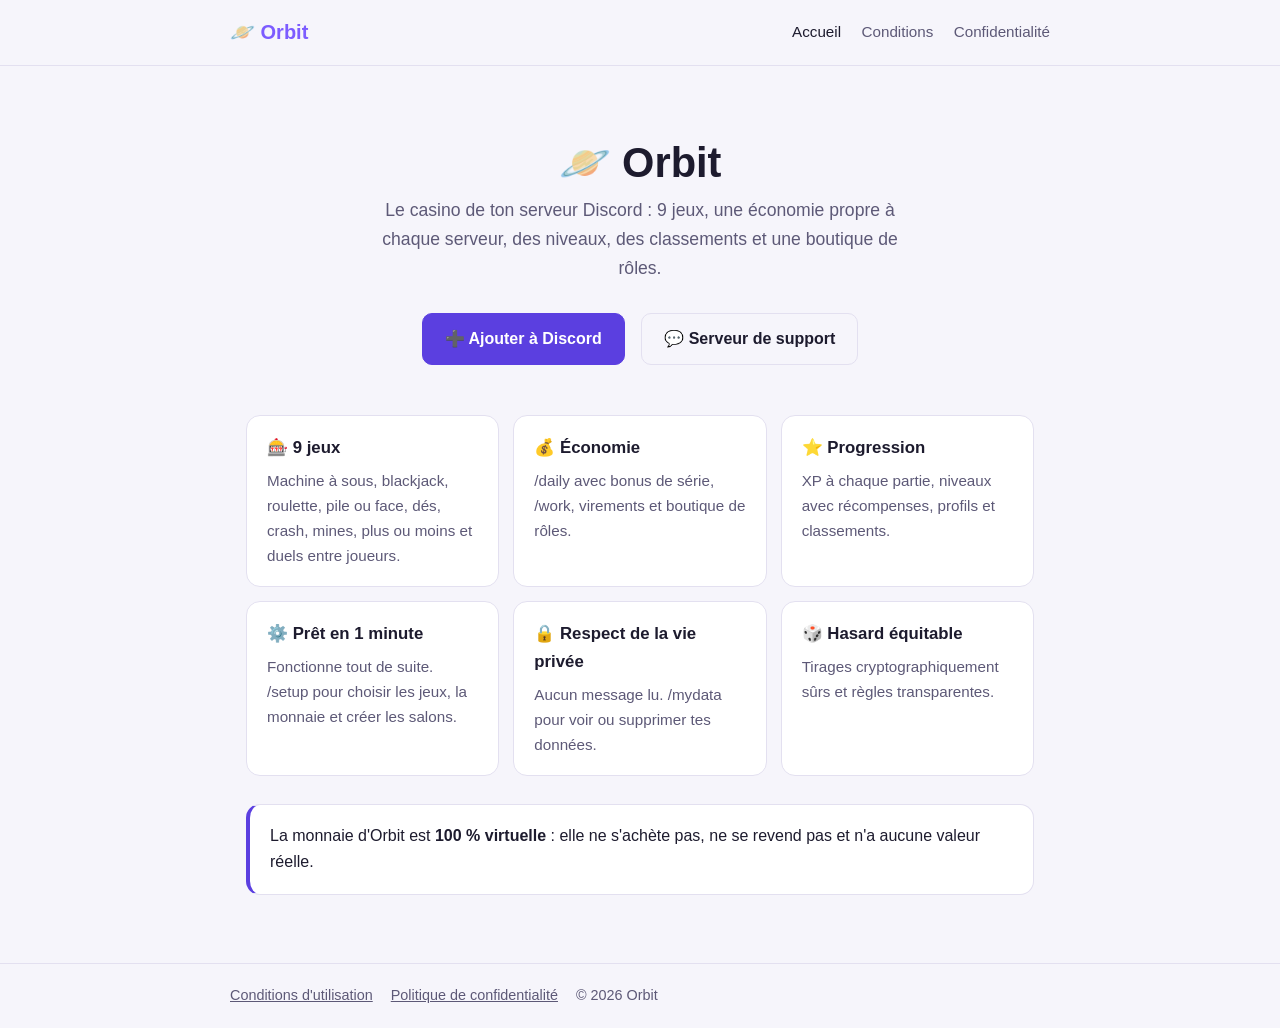
==== docs/index.html @ bbae4061 "Add files via upload" ====
<!DOCTYPE html>
<html lang="fr">
<head>
  <meta charset="utf-8">
  <meta name="viewport" content="width=device-width, initial-scale=1">
  <title>Orbit — le casino de ton serveur Discord</title>
  <meta name="description" content="Orbit : 9 jeux, économie virtuelle, niveaux, classements et boutique de rôles pour ton serveur Discord.">
  <link rel="stylesheet" href="style.css">
</head>
<body>
<header>
  <div class="inner">
    <a class="logo" href="index.html">🪐 <span>Orbit</span></a>
    <nav>
      <a href="index.html" class="active">Accueil</a>
      <a href="terms.html">Conditions</a>
      <a href="privacy.html">Confidentialité</a>
    </nav>
  </div>
</header>

<main>
  <section class="hero">
    <h1>🪐 Orbit</h1>
    <p>Le casino de ton serveur Discord : 9 jeux, une économie propre à chaque serveur, des niveaux, des classements et une boutique de rôles.</p>
    <a class="btn primary invite-link" href="https://discord.com/oauth2/authorize?client_id=1551774049808678972&permissions=268520464&scope=bot+applications.commands">➕ Ajouter à Discord</a>
    <a class="btn support-link" href="https://discord.gg/TON-LIEN-SUPPORT">💬 Serveur de support</a>
  </section>

  <div class="grid">
    <div class="card"><h3>🎰 9 jeux</h3><p>Machine à sous, blackjack, roulette, pile ou face, dés, crash, mines, plus ou moins et duels entre joueurs.</p></div>
    <div class="card"><h3>💰 Économie</h3><p>/daily avec bonus de série, /work, virements et boutique de rôles.</p></div>
    <div class="card"><h3>⭐ Progression</h3><p>XP à chaque partie, niveaux avec récompenses, profils et classements.</p></div>
    <div class="card"><h3>⚙️ Prêt en 1 minute</h3><p>Fonctionne tout de suite. /setup pour choisir les jeux, la monnaie et créer les salons.</p></div>
    <div class="card"><h3>🔒 Respect de la vie privée</h3><p>Aucun message lu. /mydata pour voir ou supprimer tes données.</p></div>
    <div class="card"><h3>🎲 Hasard équitable</h3><p>Tirages cryptographiquement sûrs et règles transparentes.</p></div>
  </div>

  <div class="card note" style="margin-top:28px">
    La monnaie d'Orbit est <strong>100 % virtuelle</strong> : elle ne s'achète pas, ne se revend pas et n'a aucune valeur réelle.
  </div>
</main>

<footer>
  <div class="inner">
    <a href="terms.html">Conditions d'utilisation</a>
    <a href="privacy.html">Politique de confidentialité</a>
    <span>© 2026 Orbit</span>
  </div>
</footer>
</body>
</html>
---- docs/style.css ----
:root {
  --bg: #0f0e17;
  --card: #17162a;
  --text: #e8e6f5;
  --muted: #a7a3c2;
  --accent: #7c5cff;
  --accent-2: #b49bff;
  --border: #2a2845;
}
@media (prefers-color-scheme: light) {
  :root {
    --bg: #f6f5fb;
    --card: #ffffff;
    --text: #1d1b2e;
    --muted: #5d5977;
    --accent: #5b3fe0;
    --accent-2: #7c5cff;
    --border: #e3e0f0;
  }
}
* { box-sizing: border-box; }
body {
  margin: 0;
  font-family: -apple-system, BlinkMacSystemFont, "Segoe UI", Roboto, Helvetica, Arial, sans-serif;
  background: var(--bg);
  color: var(--text);
  line-height: 1.65;
}
header {
  border-bottom: 1px solid var(--border);
  padding: 16px;
}
header .inner, main, footer .inner { max-width: 820px; margin: 0 auto; }
header .inner { display: flex; align-items: center; justify-content: space-between; gap: 12px; flex-wrap: wrap; }
.logo { font-weight: 800; font-size: 1.25rem; color: var(--text); text-decoration: none; }
.logo span { color: var(--accent-2); }
nav a { color: var(--muted); text-decoration: none; margin-left: 16px; font-size: .95rem; }
nav a:hover, nav a.active { color: var(--text); }
main { padding: 32px 16px 48px; }
h1 { font-size: 2rem; line-height: 1.2; margin: 0 0 8px; }
h2 { font-size: 1.2rem; margin-top: 36px; padding-top: 8px; border-top: 1px solid var(--border); }
.updated { color: var(--muted); margin-top: 0; }
a { color: var(--accent-2); }
.card {
  background: var(--card);
  border: 1px solid var(--border);
  border-radius: 14px;
  padding: 18px 20px;
  margin: 20px 0;
}
.note { border-left: 4px solid var(--accent); }
ul { padding-left: 1.3em; }
table { width: 100%; border-collapse: collapse; font-size: .95rem; }
th, td { text-align: left; padding: 10px 8px; border-bottom: 1px solid var(--border); vertical-align: top; }
th { color: var(--muted); font-weight: 600; }
.table-wrap { overflow-x: auto; }
.hero { text-align: center; padding: 40px 0 16px; }
.hero h1 { font-size: 2.6rem; }
.hero p { color: var(--muted); font-size: 1.1rem; max-width: 560px; margin: 0 auto 24px; }
.btn {
  display: inline-block; padding: 12px 22px; border-radius: 10px; font-weight: 700;
  text-decoration: none; margin: 6px; border: 1px solid var(--border); color: var(--text);
}
.btn.primary { background: var(--accent); border-color: var(--accent); color: #fff; }
.grid { display: grid; grid-template-columns: repeat(auto-fit, minmax(220px, 1fr)); gap: 14px; margin-top: 28px; }
.grid .card { margin: 0; }
.grid h3 { margin: 0 0 6px; font-size: 1.05rem; }
.grid p { margin: 0; color: var(--muted); font-size: .95rem; }
footer { border-top: 1px solid var(--border); padding: 20px 16px; color: var(--muted); font-size: .9rem; }
footer a { color: var(--muted); margin-right: 14px; }
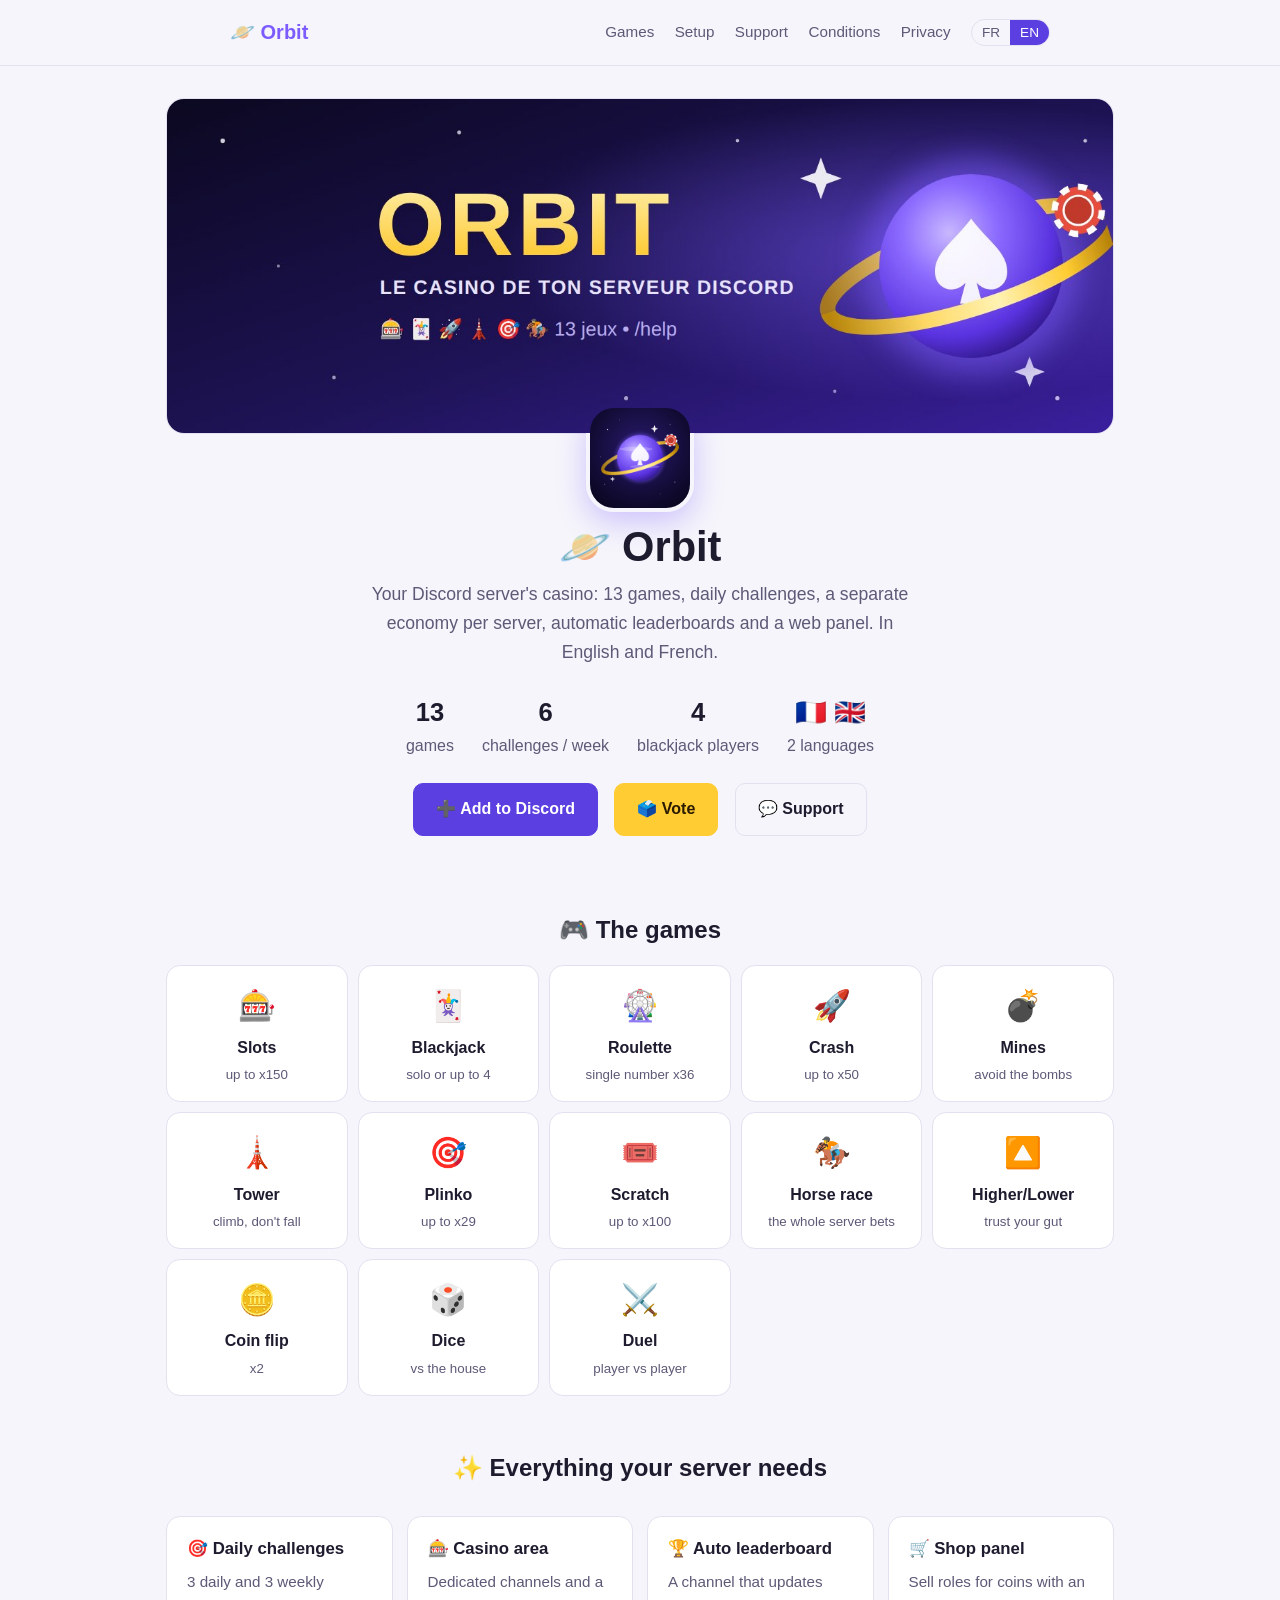
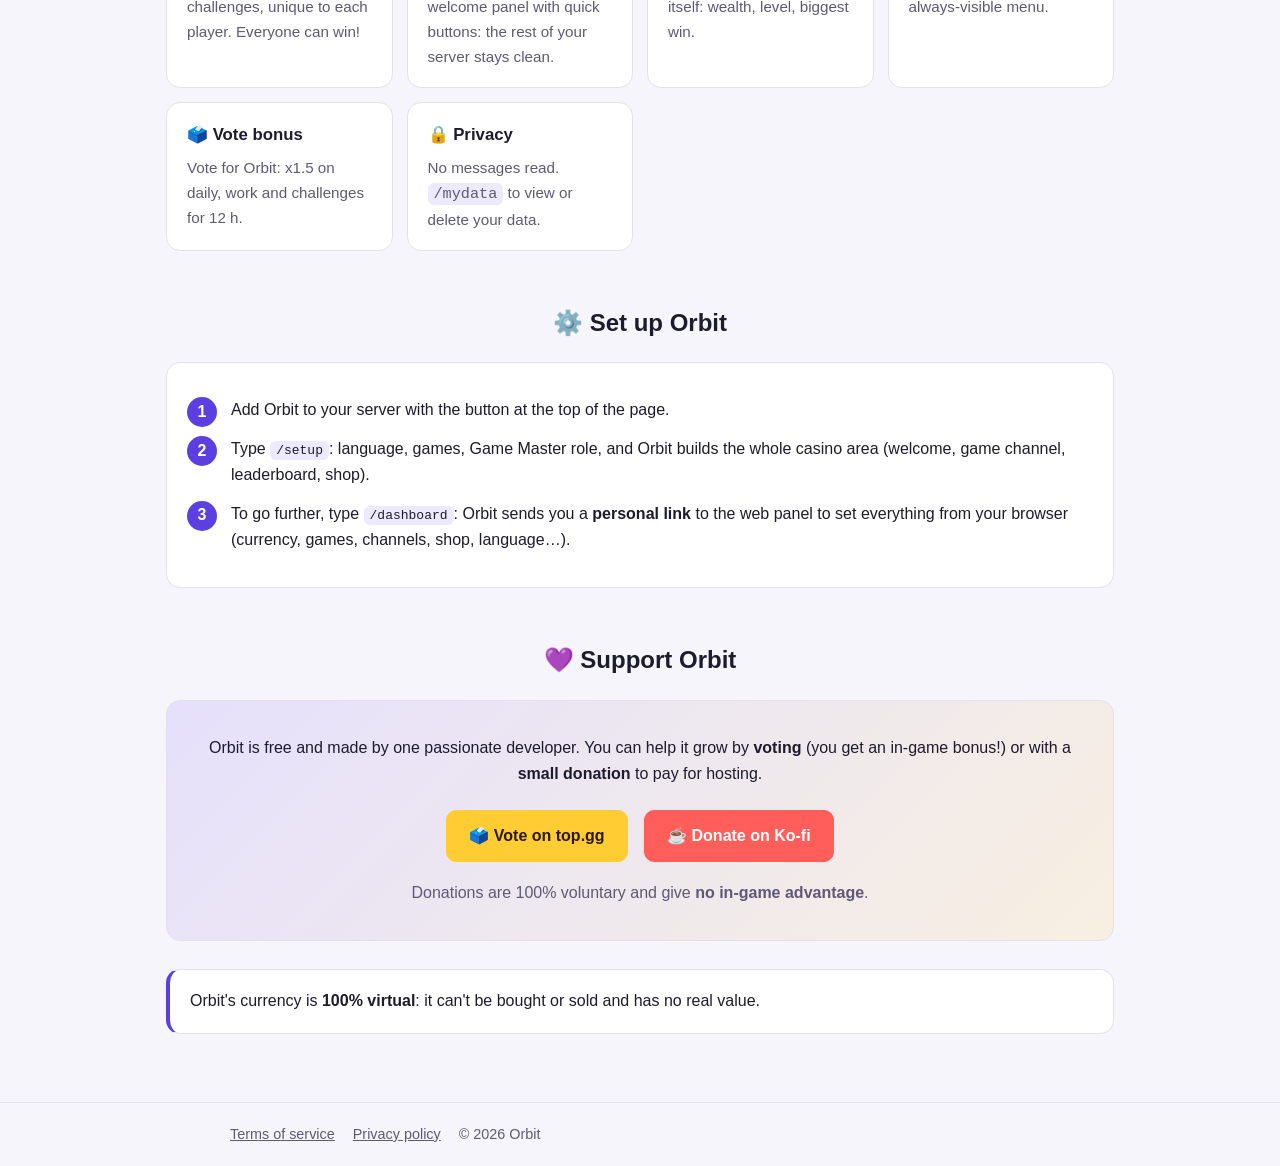
==== commit 31371ff1: "Add files via upload" ====
--- a/docs/index.html
+++ b/docs/index.html
@@ -4,49 +4,124 @@
   <meta charset="utf-8">
   <meta name="viewport" content="width=device-width, initial-scale=1">
   <title>Orbit — le casino de ton serveur Discord</title>
-  <meta name="description" content="Orbit : 9 jeux, économie virtuelle, niveaux, classements et boutique de rôles pour ton serveur Discord.">
+  <meta name="description" content="Orbit : 13 jeux, défis quotidiens, économie virtuelle, classements automatiques et panneau web pour ton serveur Discord. En français et en anglais.">
+  <meta property="og:title" content="Orbit — le casino de ton serveur Discord">
+  <meta property="og:description" content="13 jeux, défis, classements, boutique, panneau web. Monnaie 100 % virtuelle.">
+  <meta property="og:image" content="banner.jpg">
+  <link rel="icon" href="avatar.png">
   <link rel="stylesheet" href="style.css">
 </head>
-<body>
+<body class="home">
 <header>
   <div class="inner">
     <a class="logo" href="index.html">🪐 <span>Orbit</span></a>
     <nav>
-      <a href="index.html" class="active">Accueil</a>
+      <a href="#jeux"><span class="fr">Jeux</span><span class="en">Games</span></a>
+      <a href="#config"><span class="fr">Configurer</span><span class="en">Setup</span></a>
+      <a href="#soutenir"><span class="fr">Soutenir</span><span class="en">Support</span></a>
       <a href="terms.html">Conditions</a>
-      <a href="privacy.html">Confidentialité</a>
+      <a href="privacy.html"><span class="fr">Confidentialité</span><span class="en">Privacy</span></a>
+      <span class="lang-switch"><button data-l="fr">FR</button><button data-l="en">EN</button></span>
     </nav>
   </div>
 </header>
 
 <main>
+  <img class="banner" src="banner.jpg" alt="Orbit">
   <section class="hero">
+    <img class="avatar" src="avatar.png" alt="">
     <h1>🪐 Orbit</h1>
-    <p>Le casino de ton serveur Discord : 9 jeux, une économie propre à chaque serveur, des niveaux, des classements et une boutique de rôles.</p>
-    <a class="btn primary invite-link" href="https://discord.com/oauth2/authorize?client_id=1551774049808678972&permissions=268520464&scope=bot+applications.commands">➕ Ajouter à Discord</a>
-    <a class="btn support-link" href="https://discord.gg/TON-LIEN-SUPPORT">💬 Serveur de support</a>
+    <p class="fr">Le casino de ton serveur Discord : 13 jeux, des défis chaque jour, une économie propre à chaque serveur, des classements automatiques et un panneau web. En français et en anglais.</p>
+    <p class="en">Your Discord server's casino: 13 games, daily challenges, a separate economy per server, automatic leaderboards and a web panel. In English and French.</p>
+    <div class="stats">
+      <div><b>13</b><span class="fr">jeux</span><span class="en">games</span></div>
+      <div><b>6</b><span class="fr">défis / semaine</span><span class="en">challenges / week</span></div>
+      <div><b>4</b><span class="fr">joueurs au blackjack</span><span class="en">blackjack players</span></div>
+      <div><b>🇫🇷 🇬🇧</b><span class="fr">2 langues</span><span class="en">2 languages</span></div>
+    </div>
+    <a class="btn primary" href="https://discord.com/oauth2/authorize?client_id=1551774049808678972&permissions=268553232&scope=bot+applications.commands">➕ <span class="fr">Ajouter à Discord</span><span class="en">Add to Discord</span></a>
+    <a class="btn vote" href="https://top.gg/bot/1551774049808678972/vote">🗳️ <span class="fr">Voter</span><span class="en">Vote</span></a>
+    <a class="btn support-link" href="https://discord.gg/anFSkHyWSw">💬 Support</a>
   </section>
 
+  <h2 class="section-title" id="jeux">🎮 <span class="fr">Les jeux</span><span class="en">The games</span></h2>
+  <div class="games">
+    <div class="game"><span class="e">🎰</span><b>Slots</b><small class="fr">jusqu'à x150</small><small class="en">up to x150</small></div>
+    <div class="game"><span class="e">🃏</span><b>Blackjack</b><small class="fr">seul ou à 4</small><small class="en">solo or up to 4</small></div>
+    <div class="game"><span class="e">🎡</span><b>Roulette</b><small class="fr">numéro plein x36</small><small class="en">single number x36</small></div>
+    <div class="game"><span class="e">🚀</span><b>Crash</b><small class="fr">jusqu'à x50</small><small class="en">up to x50</small></div>
+    <div class="game"><span class="e">💣</span><b>Mines</b><small class="fr">évite les bombes</small><small class="en">avoid the bombs</small></div>
+    <div class="game"><span class="e">🗼</span><b><span class="fr">Tour</span><span class="en">Tower</span></b><small class="fr">grimpe sans tomber</small><small class="en">climb, don't fall</small></div>
+    <div class="game"><span class="e">🎯</span><b>Plinko</b><small class="fr">jusqu'à x29</small><small class="en">up to x29</small></div>
+    <div class="game"><span class="e">🎟️</span><b><span class="fr">Grattage</span><span class="en">Scratch</span></b><small class="fr">jusqu'à x100</small><small class="en">up to x100</small></div>
+    <div class="game"><span class="e">🏇</span><b><span class="fr">Course</span><span class="en">Horse race</span></b><small class="fr">tout le serveur parie</small><small class="en">the whole server bets</small></div>
+    <div class="game"><span class="e">🔼</span><b><span class="fr">Plus ou moins</span><span class="en">Higher/Lower</span></b><small class="fr">suis ton instinct</small><small class="en">trust your gut</small></div>
+    <div class="game"><span class="e">🪙</span><b><span class="fr">Pile ou face</span><span class="en">Coin flip</span></b><small>x2</small></div>
+    <div class="game"><span class="e">🎲</span><b><span class="fr">Dés</span><span class="en">Dice</span></b><small class="fr">contre la maison</small><small class="en">vs the house</small></div>
+    <div class="game"><span class="e">⚔️</span><b>Duel</b><small class="fr">joueur contre joueur</small><small class="en">player vs player</small></div>
+  </div>
+
+  <h2 class="section-title">✨ <span class="fr">Tout ce qu'il faut pour ton serveur</span><span class="en">Everything your server needs</span></h2>
   <div class="grid">
-    <div class="card"><h3>🎰 9 jeux</h3><p>Machine à sous, blackjack, roulette, pile ou face, dés, crash, mines, plus ou moins et duels entre joueurs.</p></div>
-    <div class="card"><h3>💰 Économie</h3><p>/daily avec bonus de série, /work, virements et boutique de rôles.</p></div>
-    <div class="card"><h3>⭐ Progression</h3><p>XP à chaque partie, niveaux avec récompenses, profils et classements.</p></div>
-    <div class="card"><h3>⚙️ Prêt en 1 minute</h3><p>Fonctionne tout de suite. /setup pour choisir les jeux, la monnaie et créer les salons.</p></div>
-    <div class="card"><h3>🔒 Respect de la vie privée</h3><p>Aucun message lu. /mydata pour voir ou supprimer tes données.</p></div>
-    <div class="card"><h3>🎲 Hasard équitable</h3><p>Tirages cryptographiquement sûrs et règles transparentes.</p></div>
+    <div class="card"><h3>🎯 <span class="fr">Défis quotidiens</span><span class="en">Daily challenges</span></h3><p class="fr">3 défis par jour et 3 par semaine, différents pour chaque joueur. Tout le monde peut gagner !</p><p class="en">3 daily and 3 weekly challenges, unique to each player. Everyone can win!</p></div>
+    <div class="card"><h3>🎰 <span class="fr">Espace casino</span><span class="en">Casino area</span></h3><p class="fr">Salons dédiés, accueil avec boutons rapides : le reste du serveur reste propre.</p><p class="en">Dedicated channels and a welcome panel with quick buttons: the rest of your server stays clean.</p></div>
+    <div class="card"><h3>🏆 <span class="fr">Classement automatique</span><span class="en">Auto leaderboard</span></h3><p class="fr">Un salon qui se met à jour tout seul : richesse, niveau, plus gros gain.</p><p class="en">A channel that updates itself: wealth, level, biggest win.</p></div>
+    <div class="card"><h3>🛒 <span class="fr">Boutique fixe</span><span class="en">Shop panel</span></h3><p class="fr">Vends des rôles contre des pièces, avec un menu toujours visible.</p><p class="en">Sell roles for coins with an always-visible menu.</p></div>
+    <div class="card"><h3>🗳️ <span class="fr">Bonus de vote</span><span class="en">Vote bonus</span></h3><p class="fr">Vote pour Orbit : x1.5 sur daily, work et défis pendant 12 h.</p><p class="en">Vote for Orbit: x1.5 on daily, work and challenges for 12 h.</p></div>
+    <div class="card"><h3>🔒 <span class="fr">Vie privée</span><span class="en">Privacy</span></h3><p class="fr">Aucun message lu. <code>/mydata</code> pour voir ou supprimer tes données.</p><p class="en">No messages read. <code>/mydata</code> to view or delete your data.</p></div>
+  </div>
+
+  <h2 class="section-title" id="config">⚙️ <span class="fr">Configurer Orbit</span><span class="en">Set up Orbit</span></h2>
+  <div class="card">
+    <ol class="steps fr">
+      <li>Ajoute Orbit à ton serveur avec le bouton en haut de la page.</li>
+      <li>Tape <code>/setup</code> : langue, jeux, rôle Maître du jeu, et Orbit crée tout l'espace casino (accueil, salon de jeu, classement, boutique).</li>
+      <li>Pour aller plus loin, tape <code>/dashboard</code> : Orbit t'envoie un <strong>lien personnel</strong> vers le panneau web, pour tout régler depuis ton navigateur (monnaie, jeux, salons, boutique, langue…).</li>
+    </ol>
+    <ol class="steps en">
+      <li>Add Orbit to your server with the button at the top of the page.</li>
+      <li>Type <code>/setup</code>: language, games, Game Master role, and Orbit builds the whole casino area (welcome, game channel, leaderboard, shop).</li>
+      <li>To go further, type <code>/dashboard</code>: Orbit sends you a <strong>personal link</strong> to the web panel to set everything from your browser (currency, games, channels, shop, language…).</li>
+    </ol>
+  </div>
+
+  <h2 class="section-title" id="soutenir">💜 <span class="fr">Soutenir Orbit</span><span class="en">Support Orbit</span></h2>
+  <div class="card support-box">
+    <p class="fr">Orbit est gratuit et développé par un passionné. Tu peux l'aider à grandir en <strong>votant</strong> (ça te donne un bonus en jeu !) ou en faisant un <strong>petit don</strong> pour payer l'hébergement.</p>
+    <p class="en">Orbit is free and made by one passionate developer. You can help it grow by <strong>voting</strong> (you get an in-game bonus!) or with a <strong>small donation</strong> to pay for hosting.</p>
+    <a class="btn vote" href="https://top.gg/bot/1551774049808678972/vote">🗳️ <span class="fr">Voter sur top.gg</span><span class="en">Vote on top.gg</span></a>
+    <a class="btn kofi" id="kofi" href="https://ko-fi.com/cosmoos">☕ <span class="fr">Faire un don sur Ko-fi</span><span class="en">Donate on Ko-fi</span></a>
+    <p class="updated" style="margin-top:12px"><span class="fr">Les dons sont 100 % volontaires et ne donnent <strong>aucun avantage en jeu</strong>.</span><span class="en">Donations are 100% voluntary and give <strong>no in-game advantage</strong>.</span></p>
   </div>
 
   <div class="card note" style="margin-top:28px">
-    La monnaie d'Orbit est <strong>100 % virtuelle</strong> : elle ne s'achète pas, ne se revend pas et n'a aucune valeur réelle.
+    <span class="fr">La monnaie d'Orbit est <strong>100 % virtuelle</strong> : elle ne s'achète pas, ne se revend pas et n'a aucune valeur réelle.</span>
+    <span class="en">Orbit's currency is <strong>100% virtual</strong>: it can't be bought or sold and has no real value.</span>
   </div>
 </main>
 
 <footer>
   <div class="inner">
-    <a href="terms.html">Conditions d'utilisation</a>
-    <a href="privacy.html">Politique de confidentialité</a>
+    <a href="terms.html"><span class="fr">Conditions d'utilisation</span><span class="en">Terms of service</span></a>
+    <a href="privacy.html"><span class="fr">Politique de confidentialité</span><span class="en">Privacy policy</span></a>
     <span>© 2026 Orbit</span>
   </div>
 </footer>
+<script>
+  // Langue : choix mémorisé, sinon celle du navigateur
+  (function () {
+    var saved = null;
+    try { saved = localStorage.getItem('orbit-lang'); } catch (e) {}
+    var lang = saved || ((navigator.language || 'fr').slice(0, 2) === 'fr' ? 'fr' : 'en');
+    function apply(l) {
+      document.body.classList.toggle('en', l === 'en');
+      document.documentElement.lang = l;
+      document.querySelectorAll('.lang-switch button').forEach(function (b) { b.classList.toggle('on', b.dataset.l === l); });
+      try { localStorage.setItem('orbit-lang', l); } catch (e) {}
+    }
+    document.querySelectorAll('.lang-switch button').forEach(function (b) { b.addEventListener('click', function () { apply(b.dataset.l); }); });
+    apply(lang);
+  })();
+</script>
 </body>
 </html>
--- a/docs/style.css
+++ b/docs/style.css
@@ -68,3 +68,28 @@
 .grid p { margin: 0; color: var(--muted); font-size: .95rem; }
 footer { border-top: 1px solid var(--border); padding: 20px 16px; color: var(--muted); font-size: .9rem; }
 footer a { color: var(--muted); margin-right: 14px; }
+
+/* ===== Page d'accueil v3 ===== */
+.lang-switch { display: inline-flex; border: 1px solid var(--border); border-radius: 999px; overflow: hidden; margin-left: 16px; vertical-align: middle; }
+.lang-switch button { background: none; border: 0; color: var(--muted); padding: 5px 10px; cursor: pointer; font-size: .85rem; }
+.lang-switch button.on { background: var(--accent); color: #fff; }
+body.en .fr, body:not(.en) .en { display: none !important; }
+.home main { max-width: 980px; }
+.banner { width: 100%; border-radius: 18px; display: block; border: 1px solid var(--border); }
+.hero .avatar { width: 108px; height: 108px; border-radius: 28px; margin: -70px auto 10px; display: block; border: 4px solid var(--bg); box-shadow: 0 10px 30px #7c5cff55; }
+.hero h1 { margin-top: 6px; }
+.stats { display: flex; justify-content: center; gap: 28px; flex-wrap: wrap; margin: 8px 0 18px; color: var(--muted); }
+.stats b { display: block; font-size: 1.6rem; color: var(--text); }
+.games { display: grid; grid-template-columns: repeat(auto-fill, minmax(150px, 1fr)); gap: 10px; }
+.game { background: var(--card); border: 1px solid var(--border); border-radius: 14px; padding: 14px; text-align: center; }
+.game .e { font-size: 1.9rem; display: block; }
+.game b { display: block; margin-top: 4px; }
+.game small { color: var(--muted); }
+.section-title { text-align: center; margin: 44px 0 16px; border: 0; font-size: 1.5rem; }
+.steps { counter-reset: s; list-style: none; padding: 0; }
+.steps li { counter-increment: s; padding-left: 44px; position: relative; margin: 12px 0; }
+.steps li::before { content: counter(s); position: absolute; left: 0; top: 0; width: 30px; height: 30px; border-radius: 50%; background: var(--accent); color: #fff; font-weight: 700; display: flex; align-items: center; justify-content: center; }
+.support-box { text-align: center; background: linear-gradient(135deg, #7c5cff22, #ffcc3322); }
+.btn.kofi { background: #ff5e5b; border-color: #ff5e5b; color: #fff; }
+.btn.vote { background: #ffcc33; border-color: #ffcc33; color: #2a1a00; }
+code { background: #7c5cff22; padding: 2px 6px; border-radius: 6px; }
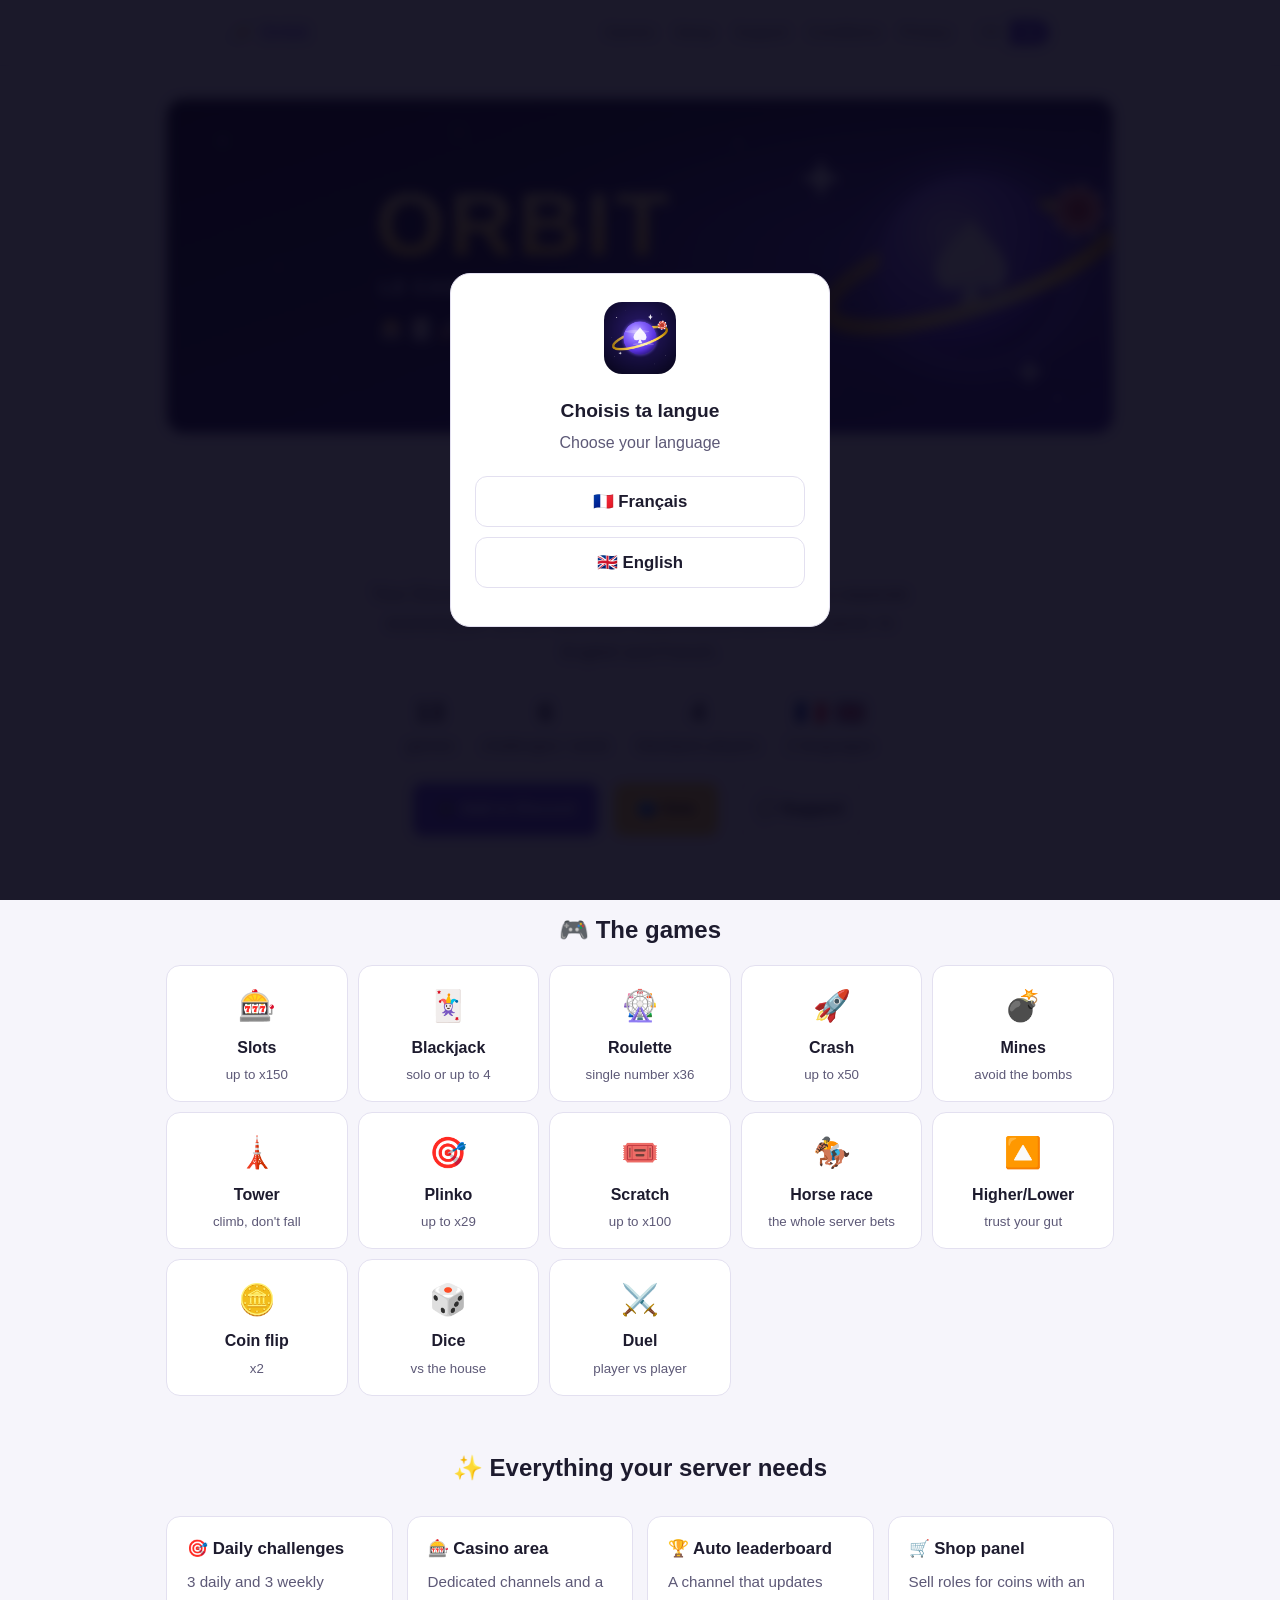
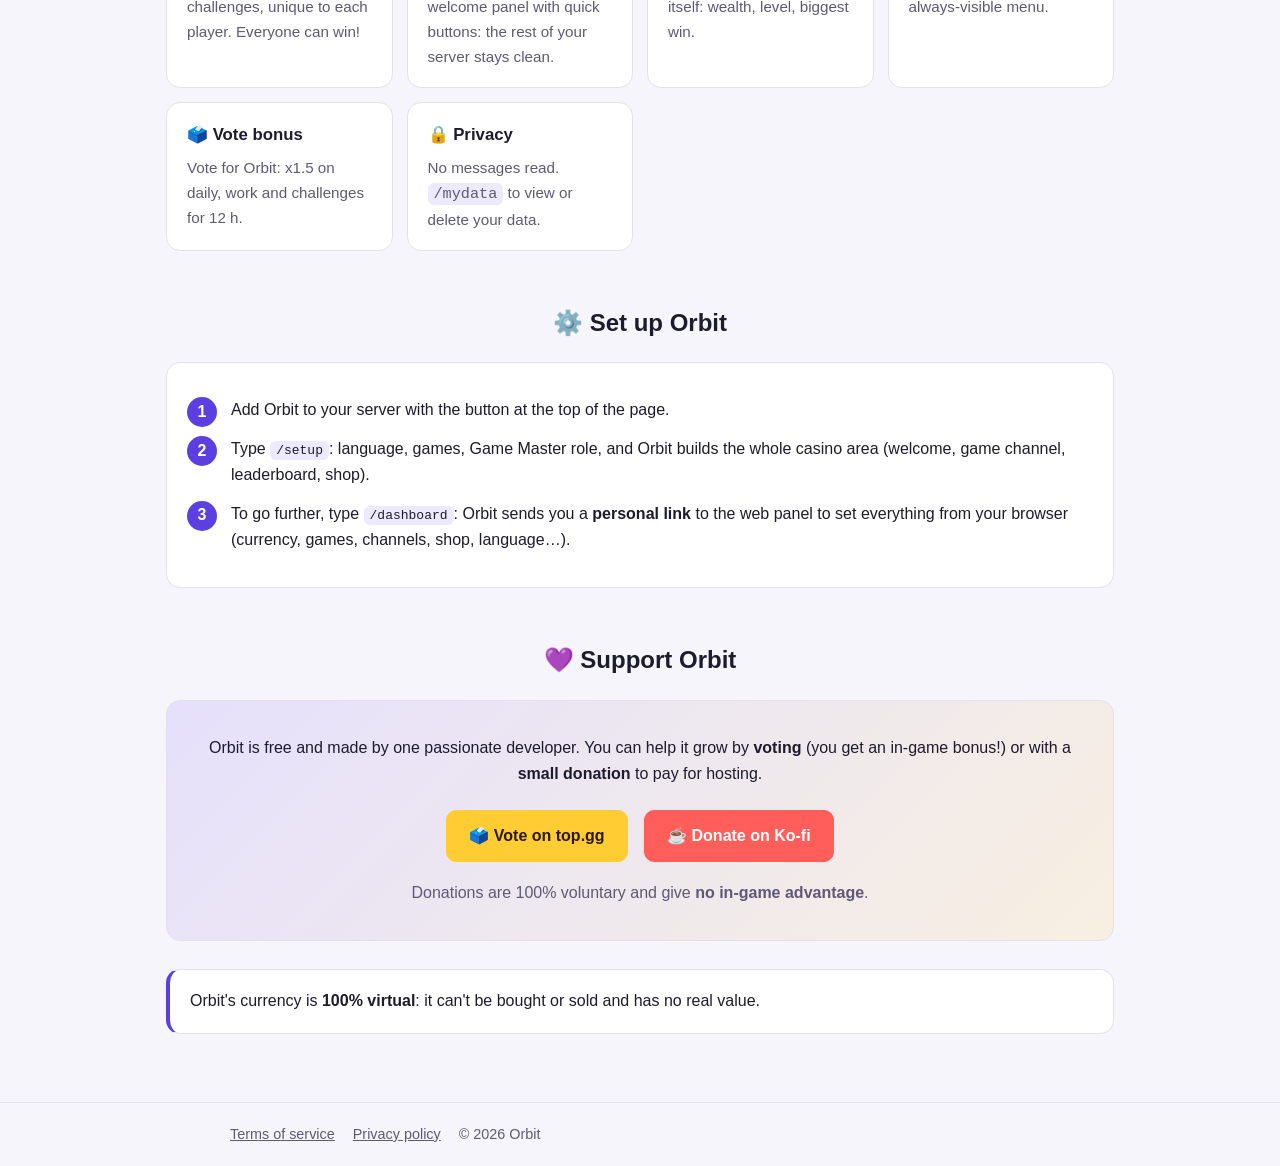
==== commit 790c23af: "Add files via upload" ====
--- a/docs/index.html
+++ b/docs/index.html
@@ -9,9 +9,53 @@
   <meta property="og:description" content="13 jeux, défis, classements, boutique, panneau web. Monnaie 100 % virtuelle.">
   <meta property="og:image" content="banner.jpg">
   <link rel="icon" href="avatar.png">
-  <link rel="stylesheet" href="style.css">
+  <link rel="stylesheet" href="style.css?v=3">
+  <style>
+/* ===== Page d'accueil v3 ===== */
+.lang-switch { display: inline-flex; border: 1px solid var(--border); border-radius: 999px; overflow: hidden; margin-left: 16px; vertical-align: middle; }
+.lang-switch button { background: none; border: 0; color: var(--muted); padding: 5px 10px; cursor: pointer; font-size: .85rem; }
+.lang-switch button.on { background: var(--accent); color: #fff; }
+body.en .fr, body:not(.en) .en { display: none !important; }
+.home main { max-width: 980px; }
+.banner { width: 100%; border-radius: 18px; display: block; border: 1px solid var(--border); }
+.hero .avatar { width: 108px; height: 108px; border-radius: 28px; margin: -70px auto 10px; display: block; border: 4px solid var(--bg); box-shadow: 0 10px 30px #7c5cff55; }
+.hero h1 { margin-top: 6px; }
+.stats { display: flex; justify-content: center; gap: 28px; flex-wrap: wrap; margin: 8px 0 18px; color: var(--muted); }
+.stats b { display: block; font-size: 1.6rem; color: var(--text); }
+.games { display: grid; grid-template-columns: repeat(auto-fill, minmax(150px, 1fr)); gap: 10px; }
+.game { background: var(--card); border: 1px solid var(--border); border-radius: 14px; padding: 14px; text-align: center; }
+.game .e { font-size: 1.9rem; display: block; }
+.game b { display: block; margin-top: 4px; }
+.game small { color: var(--muted); }
+.section-title { text-align: center; margin: 44px 0 16px; border: 0; font-size: 1.5rem; }
+.steps { counter-reset: s; list-style: none; padding: 0; }
+.steps li { counter-increment: s; padding-left: 44px; position: relative; margin: 12px 0; }
+.steps li::before { content: counter(s); position: absolute; left: 0; top: 0; width: 30px; height: 30px; border-radius: 50%; background: var(--accent); color: #fff; font-weight: 700; display: flex; align-items: center; justify-content: center; }
+.support-box { text-align: center; background: linear-gradient(135deg, #7c5cff22, #ffcc3322); }
+.btn.kofi { background: #ff5e5b; border-color: #ff5e5b; color: #fff; }
+.btn.vote { background: #ffcc33; border-color: #ffcc33; color: #2a1a00; }
+code { background: #7c5cff22; padding: 2px 6px; border-radius: 6px; }
+
+.home img { max-width: 100%; }
+.lang-gate { position: fixed; inset: 0; background: rgba(8,6,24,.92); backdrop-filter: blur(6px); display: flex; align-items: center; justify-content: center; z-index: 50; padding: 16px; }
+.lang-gate .box { background: var(--card); border: 1px solid var(--border); border-radius: 20px; padding: 28px 24px; text-align: center; max-width: 380px; width: 100%; }
+.lang-gate img { width: 72px; height: 72px; border-radius: 18px; }
+.lang-gate h2 { border: 0; margin: 12px 0 18px; padding: 0; }
+.lang-gate button { display: block; width: 100%; margin: 10px 0; padding: 14px; border-radius: 12px; border: 1px solid var(--border); background: #ffffff10; color: var(--text); font-size: 1.05rem; font-weight: 700; cursor: pointer; }
+.lang-gate button:hover { background: var(--accent); border-color: var(--accent); color: #fff; }
+.lang-gate.hidden { display: none; }
+@media (max-width: 640px) { nav a { margin-left: 10px; font-size: .9rem; } .lang-switch { margin-left: 8px; } .hero .avatar { width: 64px; height: 64px; border-radius: 18px; margin-top: -32px; } }
+  </style>
 </head>
 <body class="home">
+<div class="lang-gate hidden" id="langGate">
+  <div class="box">
+    <img src="avatar.png" alt="">
+    <h2>Choisis ta langue<br><small style="color:var(--muted);font-weight:400">Choose your language</small></h2>
+    <button data-l="fr">🇫🇷 Français</button>
+    <button data-l="en">🇬🇧 English</button>
+  </div>
+</div>
 <header>
   <div class="inner">
     <a class="logo" href="index.html">🪐 <span>Orbit</span></a>
@@ -39,7 +83,7 @@
       <div><b>4</b><span class="fr">joueurs au blackjack</span><span class="en">blackjack players</span></div>
       <div><b>🇫🇷 🇬🇧</b><span class="fr">2 langues</span><span class="en">2 languages</span></div>
     </div>
-    <a class="btn primary" href="https://discord.com/oauth2/authorize?client_id=1551774049808678972&permissions=268553232&scope=bot+applications.commands">➕ <span class="fr">Ajouter à Discord</span><span class="en">Add to Discord</span></a>
+    <a class="btn primary" href="https://discord.com/oauth2/authorize?client_id=1551774049808678972&permissions=326686067728&scope=bot+applications.commands">➕ <span class="fr">Ajouter à Discord</span><span class="en">Add to Discord</span></a>
     <a class="btn vote" href="https://top.gg/bot/1551774049808678972/vote">🗳️ <span class="fr">Voter</span><span class="en">Vote</span></a>
     <a class="btn support-link" href="https://discord.gg/anFSkHyWSw">💬 Support</a>
   </section>
@@ -108,19 +152,24 @@
   </div>
 </footer>
 <script>
-  // Langue : choix mémorisé, sinon celle du navigateur
+  // Langue : au premier passage, le visiteur choisit ; son choix est ensuite mémorisé
   (function () {
     var saved = null;
     try { saved = localStorage.getItem('orbit-lang'); } catch (e) {}
-    var lang = saved || ((navigator.language || 'fr').slice(0, 2) === 'fr' ? 'fr' : 'en');
     function apply(l) {
       document.body.classList.toggle('en', l === 'en');
       document.documentElement.lang = l;
+      // On masque aussi directement l'autre langue (au cas où la feuille de style serait en retard)
+      document.querySelectorAll('.fr').forEach(function (el) { el.style.display = l === 'fr' ? '' : 'none'; });
+      document.querySelectorAll('.en').forEach(function (el) { el.style.display = l === 'en' ? '' : 'none'; });
       document.querySelectorAll('.lang-switch button').forEach(function (b) { b.classList.toggle('on', b.dataset.l === l); });
       try { localStorage.setItem('orbit-lang', l); } catch (e) {}
     }
     document.querySelectorAll('.lang-switch button').forEach(function (b) { b.addEventListener('click', function () { apply(b.dataset.l); }); });
-    apply(lang);
+    var gate = document.getElementById('langGate');
+    gate.querySelectorAll('button').forEach(function (b) { b.addEventListener('click', function () { apply(b.dataset.l); gate.classList.add('hidden'); }); });
+    apply(saved || ((navigator.language || 'fr').slice(0, 2) === 'fr' ? 'fr' : 'en'));
+    if (!saved) gate.classList.remove('hidden');
   })();
 </script>
 </body>
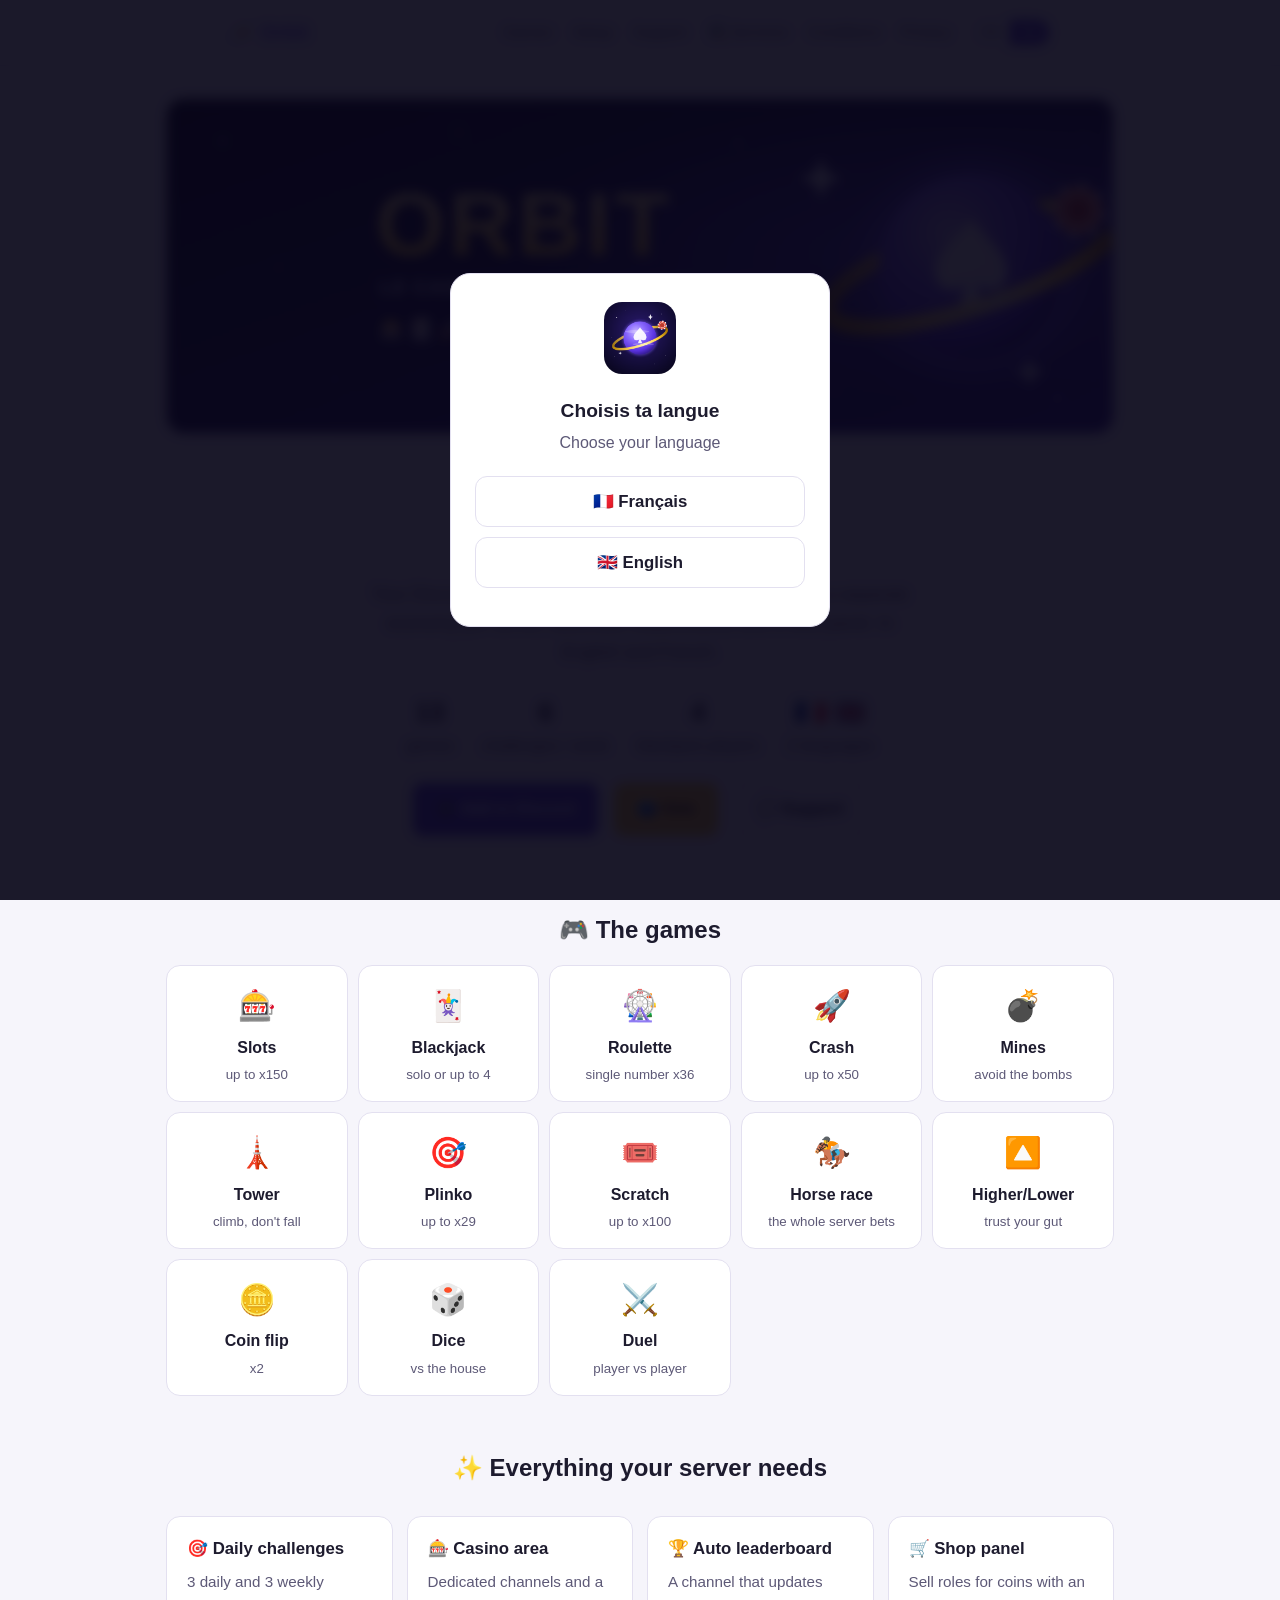
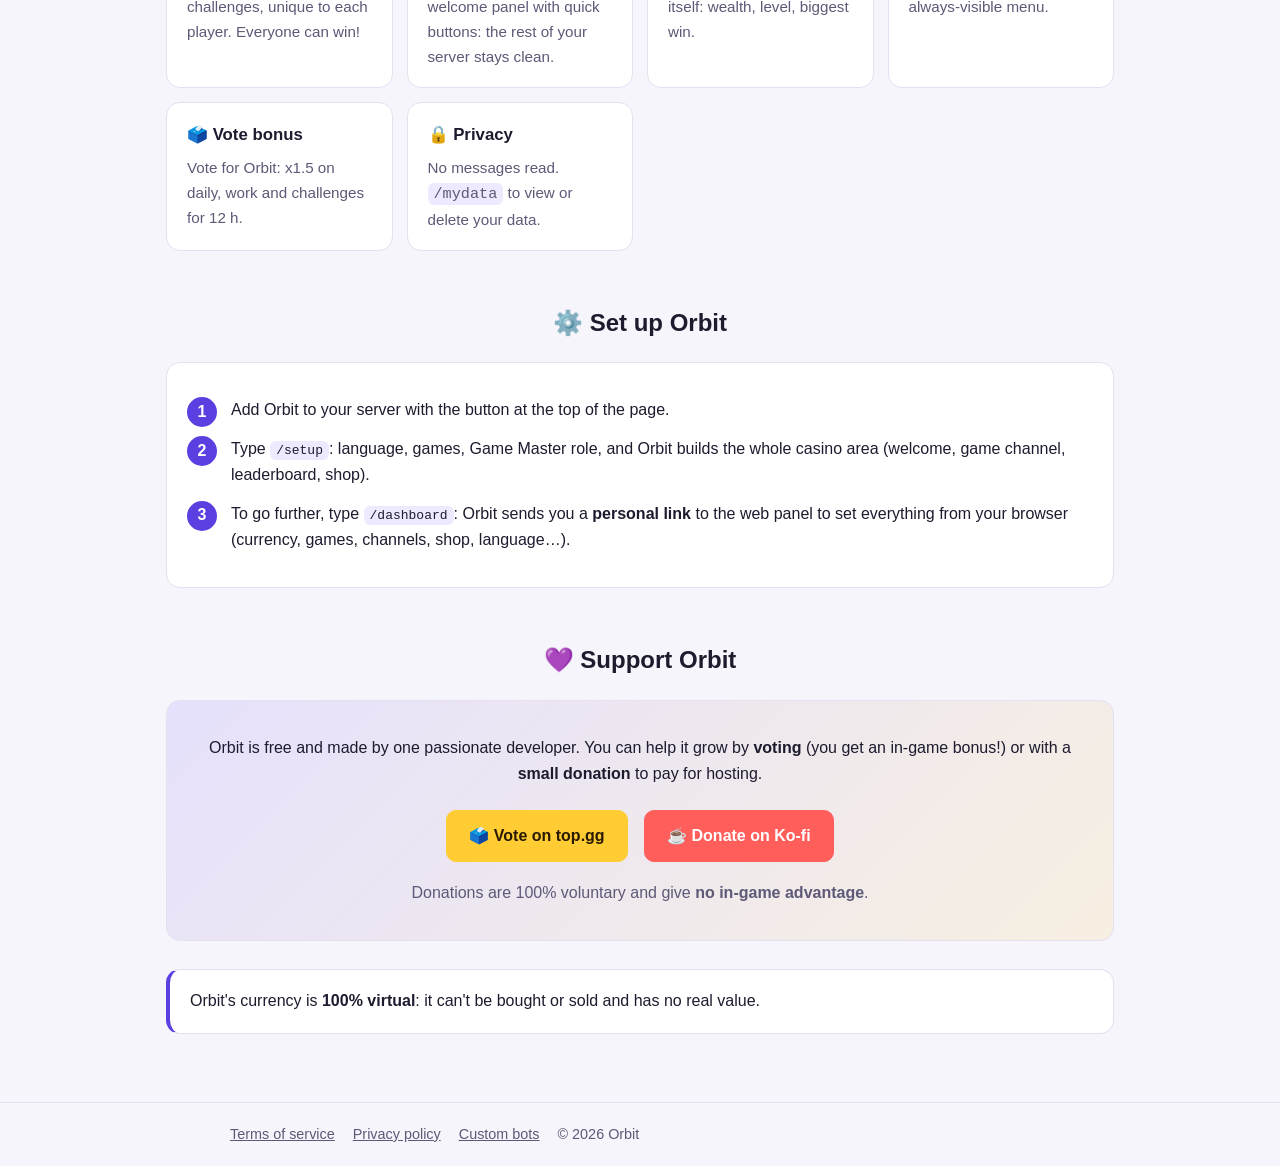
==== commit 496aeb07: "Add files via upload" ====
--- a/docs/index.html
+++ b/docs/index.html
@@ -63,6 +63,7 @@
       <a href="#jeux"><span class="fr">Jeux</span><span class="en">Games</span></a>
       <a href="#config"><span class="fr">Configurer</span><span class="en">Setup</span></a>
       <a href="#soutenir"><span class="fr">Soutenir</span><span class="en">Support</span></a>
+      <a href="services.html">🛠️ Services</a>
       <a href="terms.html">Conditions</a>
       <a href="privacy.html"><span class="fr">Confidentialité</span><span class="en">Privacy</span></a>
       <span class="lang-switch"><button data-l="fr">FR</button><button data-l="en">EN</button></span>
@@ -148,6 +149,7 @@
   <div class="inner">
     <a href="terms.html"><span class="fr">Conditions d'utilisation</span><span class="en">Terms of service</span></a>
     <a href="privacy.html"><span class="fr">Politique de confidentialité</span><span class="en">Privacy policy</span></a>
+    <a href="services.html"><span class="fr">Bots sur mesure</span><span class="en">Custom bots</span></a>
     <span>© 2026 Orbit</span>
   </div>
 </footer>
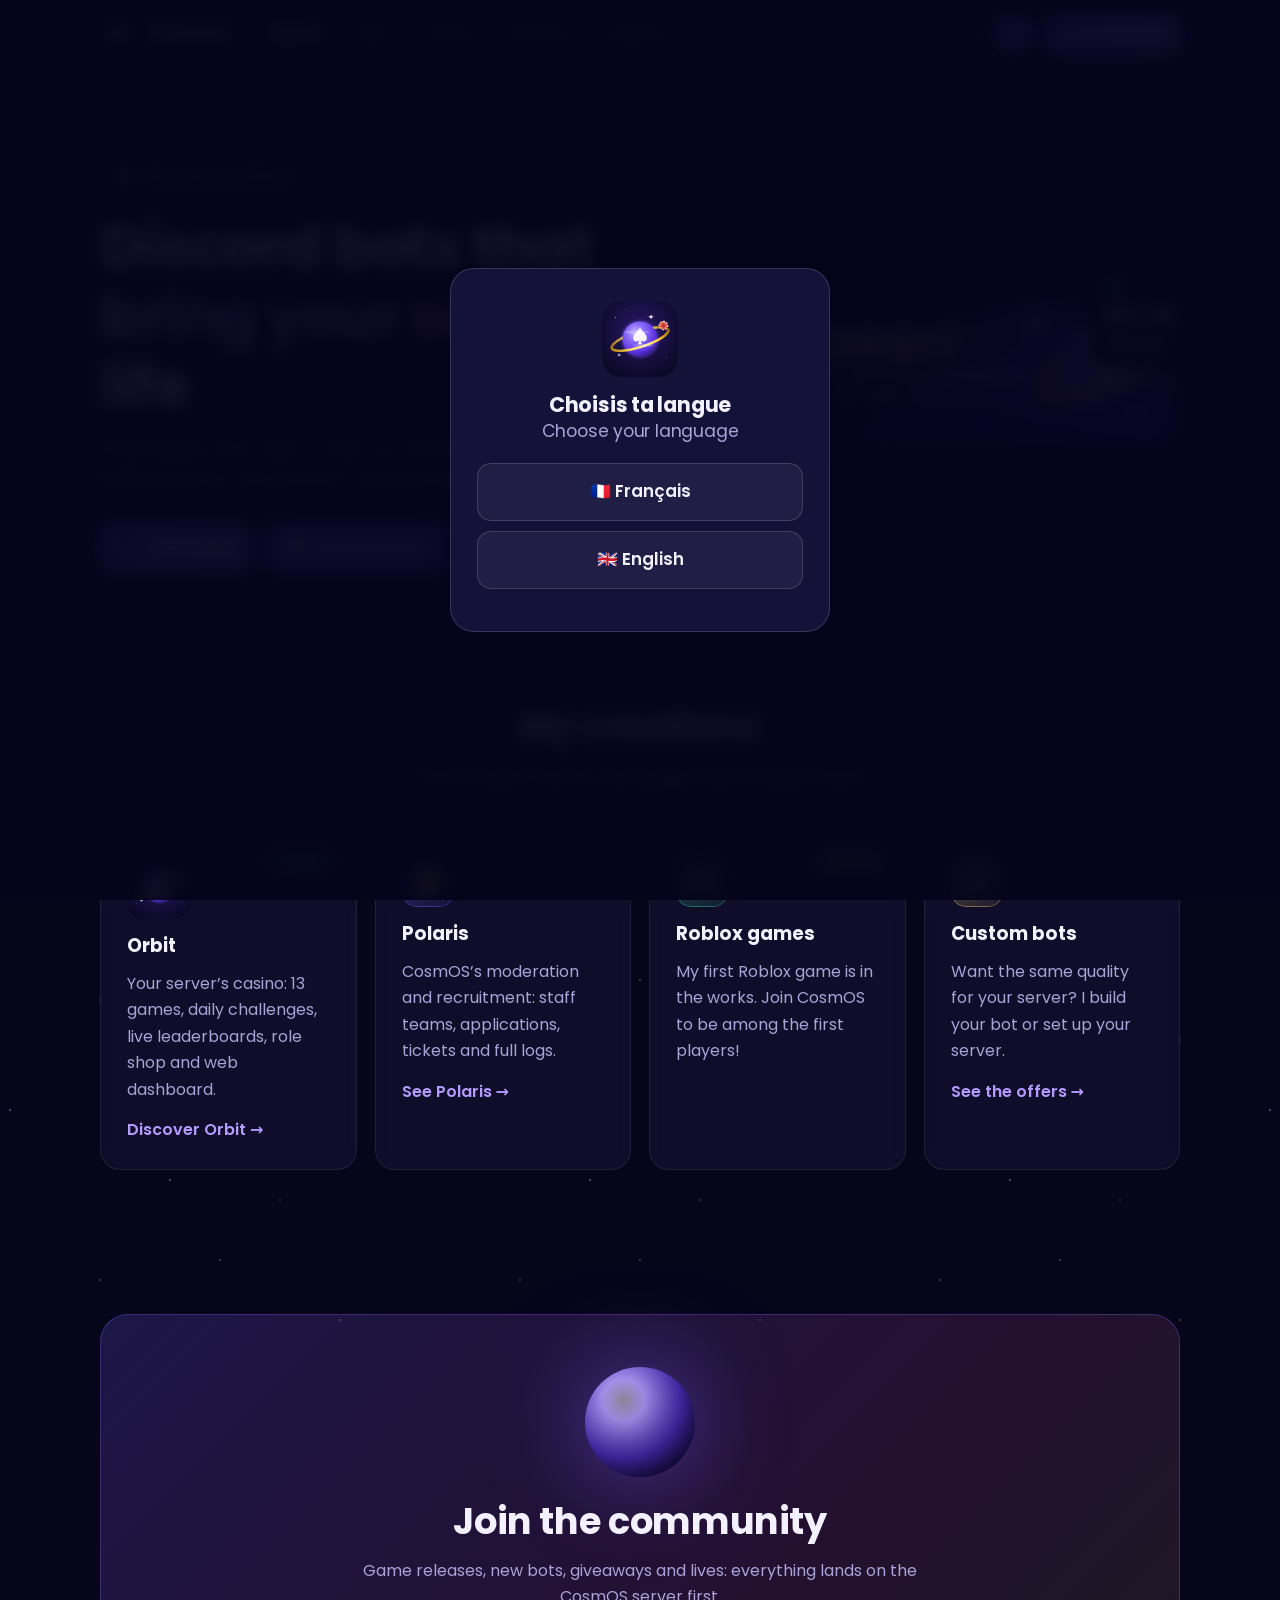
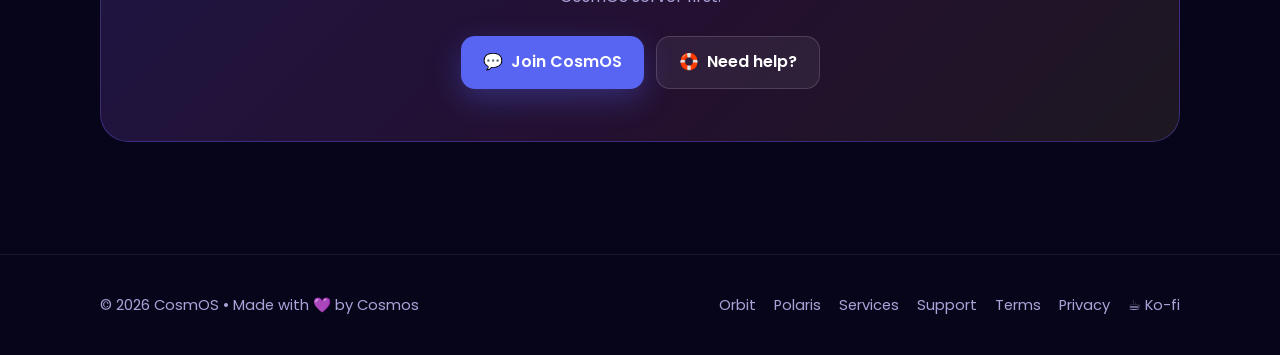
==== commit c9a46c79: "Add files via upload" ====
--- a/docs/index.html
+++ b/docs/index.html
@@ -3,176 +3,87 @@
 <head>
   <meta charset="utf-8">
   <meta name="viewport" content="width=device-width, initial-scale=1">
-  <title>Orbit — le casino de ton serveur Discord</title>
-  <meta name="description" content="Orbit : 13 jeux, défis quotidiens, économie virtuelle, classements automatiques et panneau web pour ton serveur Discord. En français et en anglais.">
-  <meta property="og:title" content="Orbit — le casino de ton serveur Discord">
-  <meta property="og:description" content="13 jeux, défis, classements, boutique, panneau web. Monnaie 100 % virtuelle.">
+  <title>CosmOS — bots Discord, jeux et créations</title>
+  <meta name="description" content="CosmOS : Orbit, le casino de ton serveur Discord, Polaris pour la modération, des jeux Roblox et des bots sur mesure.">
+  <meta property="og:title" content="CosmOS — bots Discord, jeux et créations">
+  <meta property="og:description" content="Orbit, Polaris, jeux Roblox et bots sur mesure.">
   <meta property="og:image" content="banner.jpg">
   <link rel="icon" href="avatar.png">
-  <link rel="stylesheet" href="style.css?v=3">
-  <style>
-/* ===== Page d'accueil v3 ===== */
-.lang-switch { display: inline-flex; border: 1px solid var(--border); border-radius: 999px; overflow: hidden; margin-left: 16px; vertical-align: middle; }
-.lang-switch button { background: none; border: 0; color: var(--muted); padding: 5px 10px; cursor: pointer; font-size: .85rem; }
-.lang-switch button.on { background: var(--accent); color: #fff; }
-body.en .fr, body:not(.en) .en { display: none !important; }
-.home main { max-width: 980px; }
-.banner { width: 100%; border-radius: 18px; display: block; border: 1px solid var(--border); }
-.hero .avatar { width: 108px; height: 108px; border-radius: 28px; margin: -70px auto 10px; display: block; border: 4px solid var(--bg); box-shadow: 0 10px 30px #7c5cff55; }
-.hero h1 { margin-top: 6px; }
-.stats { display: flex; justify-content: center; gap: 28px; flex-wrap: wrap; margin: 8px 0 18px; color: var(--muted); }
-.stats b { display: block; font-size: 1.6rem; color: var(--text); }
-.games { display: grid; grid-template-columns: repeat(auto-fill, minmax(150px, 1fr)); gap: 10px; }
-.game { background: var(--card); border: 1px solid var(--border); border-radius: 14px; padding: 14px; text-align: center; }
-.game .e { font-size: 1.9rem; display: block; }
-.game b { display: block; margin-top: 4px; }
-.game small { color: var(--muted); }
-.section-title { text-align: center; margin: 44px 0 16px; border: 0; font-size: 1.5rem; }
-.steps { counter-reset: s; list-style: none; padding: 0; }
-.steps li { counter-increment: s; padding-left: 44px; position: relative; margin: 12px 0; }
-.steps li::before { content: counter(s); position: absolute; left: 0; top: 0; width: 30px; height: 30px; border-radius: 50%; background: var(--accent); color: #fff; font-weight: 700; display: flex; align-items: center; justify-content: center; }
-.support-box { text-align: center; background: linear-gradient(135deg, #7c5cff22, #ffcc3322); }
-.btn.kofi { background: #ff5e5b; border-color: #ff5e5b; color: #fff; }
-.btn.vote { background: #ffcc33; border-color: #ffcc33; color: #2a1a00; }
-code { background: #7c5cff22; padding: 2px 6px; border-radius: 6px; }
+  <link rel="preconnect" href="https://fonts.googleapis.com">
+  <link href="https://fonts.googleapis.com/css2?family=Poppins:wght@400;500;600;700;800&display=swap" rel="stylesheet">
+  <link rel="stylesheet" href="assets/site.css?v=4">
+</head>
+<body>
 
-.home img { max-width: 100%; }
-.lang-gate { position: fixed; inset: 0; background: rgba(8,6,24,.92); backdrop-filter: blur(6px); display: flex; align-items: center; justify-content: center; z-index: 50; padding: 16px; }
-.lang-gate .box { background: var(--card); border: 1px solid var(--border); border-radius: 20px; padding: 28px 24px; text-align: center; max-width: 380px; width: 100%; }
-.lang-gate img { width: 72px; height: 72px; border-radius: 18px; }
-.lang-gate h2 { border: 0; margin: 12px 0 18px; padding: 0; }
-.lang-gate button { display: block; width: 100%; margin: 10px 0; padding: 14px; border-radius: 12px; border: 1px solid var(--border); background: #ffffff10; color: var(--text); font-size: 1.05rem; font-weight: 700; cursor: pointer; }
-.lang-gate button:hover { background: var(--accent); border-color: var(--accent); color: #fff; }
-.lang-gate.hidden { display: none; }
-@media (max-width: 640px) { nav a { margin-left: 10px; font-size: .9rem; } .lang-switch { margin-left: 8px; } .hero .avatar { width: 64px; height: 64px; border-radius: 18px; margin-top: -32px; } }
-  </style>
-</head>
-<body class="home">
-<div class="lang-gate hidden" id="langGate">
-  <div class="box">
-    <img src="avatar.png" alt="">
-    <h2>Choisis ta langue<br><small style="color:var(--muted);font-weight:400">Choose your language</small></h2>
-    <button data-l="fr">🇫🇷 Français</button>
-    <button data-l="en">🇬🇧 English</button>
+<section class="hero">
+  <div class="wrap grid2">
+    <div>
+      <span class="eyebrow">🪐 <span class="fr">L’univers de Cosmos</span><span class="en">The Cosmos universe</span></span>
+      <h1><span class="fr">Des bots Discord <span class="grad">qui donnent vie</span> à ton serveur</span><span class="en">Discord bots <span class="grad">that bring your server</span> to life</span></h1>
+      <p class="lead"><span class="fr">Un casino complet avec Orbit, une équipe bien organisée avec Polaris, des jeux Roblox, et des bots faits sur mesure pour ton serveur.</span><span class="en">A full casino with Orbit, a well-run staff team with Polaris, Roblox games, and custom-made bots for your server.</span></p>
+      <div class="btns">
+        <a class="btn" data-link="invite">➕ <span class="fr">Ajouter Orbit</span><span class="en">Add Orbit</span></a>
+        <a class="btn discord" data-link="community">💬 <span class="fr">Rejoindre CosmOS</span><span class="en">Join CosmOS</span></a>
+      </div>
+    </div>
+    <div class="visual">
+      <img class="banner" src="banner.jpg" alt="Orbit">
+      <div class="float" style="left:-18px;bottom:-22px">🎮 <b>13</b><span class="fr">jeux dans Orbit</span><span class="en">games in Orbit</span></div>
+      <div class="float" style="right:-10px;top:-20px;animation-delay:-3s">🌐 <b><span class="fr">FR</span><span class="en">EN</span> + <span class="fr">EN</span><span class="en">FR</span></b><span class="fr">bilingue</span><span class="en">bilingual</span></div>
+    </div>
   </div>
-</div>
-<header>
-  <div class="inner">
-    <a class="logo" href="index.html">🪐 <span>Orbit</span></a>
-    <nav>
-      <a href="#jeux"><span class="fr">Jeux</span><span class="en">Games</span></a>
-      <a href="#config"><span class="fr">Configurer</span><span class="en">Setup</span></a>
-      <a href="#soutenir"><span class="fr">Soutenir</span><span class="en">Support</span></a>
-      <a href="services.html">🛠️ Services</a>
-      <a href="terms.html">Conditions</a>
-      <a href="privacy.html"><span class="fr">Confidentialité</span><span class="en">Privacy</span></a>
-      <span class="lang-switch"><button data-l="fr">FR</button><button data-l="en">EN</button></span>
-    </nav>
+</section>
+
+<section>
+  <div class="wrap">
+    <div class="head center reveal">
+      <h2><span class="fr">Mes créations</span><span class="en">My creations</span></h2>
+      <p class="lead"><span class="fr">Chaque projet a sa page : clique pour tout découvrir.</span><span class="en">Every project has its own page: click to learn more.</span></p>
+    </div>
+    <div class="cards">
+      <a class="card reveal" href="orbit.html">
+        <span class="tag">✓ <span class="fr">Public</span><span class="en">Public</span></span>
+        <img class="logo" src="avatar.png" alt="">
+        <h3>Orbit</h3>
+        <p><span class="fr">Le casino de ton serveur : 13 jeux, défis quotidiens, classements en direct, boutique de rôles et panneau web.</span><span class="en">Your server’s casino: 13 games, daily challenges, live leaderboards, role shop and web dashboard.</span></p>
+        <span class="more"><span class="fr">Découvrir Orbit →</span><span class="en">Discover Orbit →</span></span>
+      </a>
+      <a class="card reveal" href="polaris.html">
+        <div class="ico">⭐</div>
+        <h3>Polaris</h3>
+        <p><span class="fr">La modération et le recrutement de CosmOS : pôles d’équipe, candidatures, tickets et logs complets.</span><span class="en">CosmOS’s moderation and recruitment: staff teams, applications, tickets and full logs.</span></p>
+        <span class="more"><span class="fr">Voir Polaris →</span><span class="en">See Polaris →</span></span>
+      </a>
+      <div class="card reveal">
+        <span class="tag soon">🚧 <span class="fr">Bientôt</span><span class="en">Soon</span></span>
+        <div class="ico green">🎮</div>
+        <h3><span class="fr">Jeux Roblox</span><span class="en">Roblox games</span></h3>
+        <p><span class="fr">Mon premier jeu Roblox est en préparation. Rejoins CosmOS pour y jouer parmi les premiers !</span><span class="en">My first Roblox game is in the works. Join CosmOS to be among the first players!</span></p>
+      </div>
+      <a class="card reveal" href="services.html">
+        <div class="ico gold">🛠️</div>
+        <h3><span class="fr">Bots sur mesure</span><span class="en">Custom bots</span></h3>
+        <p><span class="fr">Tu veux le même niveau pour ton serveur ? Je crée ton bot ou je configure ton serveur.</span><span class="en">Want the same quality for your server? I build your bot or set up your server.</span></p>
+        <span class="more"><span class="fr">Voir les offres →</span><span class="en">See the offers →</span></span>
+      </a>
+    </div>
   </div>
-</header>
+</section>
 
-<main>
-  <img class="banner" src="banner.jpg" alt="Orbit">
-  <section class="hero">
-    <img class="avatar" src="avatar.png" alt="">
-    <h1>🪐 Orbit</h1>
-    <p class="fr">Le casino de ton serveur Discord : 13 jeux, des défis chaque jour, une économie propre à chaque serveur, des classements automatiques et un panneau web. En français et en anglais.</p>
-    <p class="en">Your Discord server's casino: 13 games, daily challenges, a separate economy per server, automatic leaderboards and a web panel. In English and French.</p>
-    <div class="stats">
-      <div><b>13</b><span class="fr">jeux</span><span class="en">games</span></div>
-      <div><b>6</b><span class="fr">défis / semaine</span><span class="en">challenges / week</span></div>
-      <div><b>4</b><span class="fr">joueurs au blackjack</span><span class="en">blackjack players</span></div>
-      <div><b>🇫🇷 🇬🇧</b><span class="fr">2 langues</span><span class="en">2 languages</span></div>
+<section>
+  <div class="wrap">
+    <div class="cta reveal">
+      <div class="orb" style="width:110px;height:110px;margin-bottom:22px"></div>
+      <h2><span class="fr">Rejoins la communauté</span><span class="en">Join the community</span></h2>
+      <p><span class="fr">Sorties de jeux, nouveaux bots, giveaways et lives : tout arrive d’abord sur le serveur CosmOS.</span><span class="en">Game releases, new bots, giveaways and lives: everything lands on the CosmOS server first.</span></p>
+      <div class="btns">
+        <a class="btn discord" data-link="community">💬 <span class="fr">Rejoindre CosmOS</span><span class="en">Join CosmOS</span></a>
+        <a class="btn ghost" href="support.html">🛟 <span class="fr">Besoin d’aide ?</span><span class="en">Need help?</span></a>
+      </div>
     </div>
-    <a class="btn primary" href="https://discord.com/oauth2/authorize?client_id=1551774049808678972&permissions=326686067728&scope=bot+applications.commands">➕ <span class="fr">Ajouter à Discord</span><span class="en">Add to Discord</span></a>
-    <a class="btn vote" href="https://top.gg/bot/1551774049808678972/vote">🗳️ <span class="fr">Voter</span><span class="en">Vote</span></a>
-    <a class="btn support-link" href="https://discord.gg/anFSkHyWSw">💬 Support</a>
-  </section>
+  </div>
+</section>
 
-  <h2 class="section-title" id="jeux">🎮 <span class="fr">Les jeux</span><span class="en">The games</span></h2>
-  <div class="games">
-    <div class="game"><span class="e">🎰</span><b>Slots</b><small class="fr">jusqu'à x150</small><small class="en">up to x150</small></div>
-    <div class="game"><span class="e">🃏</span><b>Blackjack</b><small class="fr">seul ou à 4</small><small class="en">solo or up to 4</small></div>
-    <div class="game"><span class="e">🎡</span><b>Roulette</b><small class="fr">numéro plein x36</small><small class="en">single number x36</small></div>
-    <div class="game"><span class="e">🚀</span><b>Crash</b><small class="fr">jusqu'à x50</small><small class="en">up to x50</small></div>
-    <div class="game"><span class="e">💣</span><b>Mines</b><small class="fr">évite les bombes</small><small class="en">avoid the bombs</small></div>
-    <div class="game"><span class="e">🗼</span><b><span class="fr">Tour</span><span class="en">Tower</span></b><small class="fr">grimpe sans tomber</small><small class="en">climb, don't fall</small></div>
-    <div class="game"><span class="e">🎯</span><b>Plinko</b><small class="fr">jusqu'à x29</small><small class="en">up to x29</small></div>
-    <div class="game"><span class="e">🎟️</span><b><span class="fr">Grattage</span><span class="en">Scratch</span></b><small class="fr">jusqu'à x100</small><small class="en">up to x100</small></div>
-    <div class="game"><span class="e">🏇</span><b><span class="fr">Course</span><span class="en">Horse race</span></b><small class="fr">tout le serveur parie</small><small class="en">the whole server bets</small></div>
-    <div class="game"><span class="e">🔼</span><b><span class="fr">Plus ou moins</span><span class="en">Higher/Lower</span></b><small class="fr">suis ton instinct</small><small class="en">trust your gut</small></div>
-    <div class="game"><span class="e">🪙</span><b><span class="fr">Pile ou face</span><span class="en">Coin flip</span></b><small>x2</small></div>
-    <div class="game"><span class="e">🎲</span><b><span class="fr">Dés</span><span class="en">Dice</span></b><small class="fr">contre la maison</small><small class="en">vs the house</small></div>
-    <div class="game"><span class="e">⚔️</span><b>Duel</b><small class="fr">joueur contre joueur</small><small class="en">player vs player</small></div>
-  </div>
-
-  <h2 class="section-title">✨ <span class="fr">Tout ce qu'il faut pour ton serveur</span><span class="en">Everything your server needs</span></h2>
-  <div class="grid">
-    <div class="card"><h3>🎯 <span class="fr">Défis quotidiens</span><span class="en">Daily challenges</span></h3><p class="fr">3 défis par jour et 3 par semaine, différents pour chaque joueur. Tout le monde peut gagner !</p><p class="en">3 daily and 3 weekly challenges, unique to each player. Everyone can win!</p></div>
-    <div class="card"><h3>🎰 <span class="fr">Espace casino</span><span class="en">Casino area</span></h3><p class="fr">Salons dédiés, accueil avec boutons rapides : le reste du serveur reste propre.</p><p class="en">Dedicated channels and a welcome panel with quick buttons: the rest of your server stays clean.</p></div>
-    <div class="card"><h3>🏆 <span class="fr">Classement automatique</span><span class="en">Auto leaderboard</span></h3><p class="fr">Un salon qui se met à jour tout seul : richesse, niveau, plus gros gain.</p><p class="en">A channel that updates itself: wealth, level, biggest win.</p></div>
-    <div class="card"><h3>🛒 <span class="fr">Boutique fixe</span><span class="en">Shop panel</span></h3><p class="fr">Vends des rôles contre des pièces, avec un menu toujours visible.</p><p class="en">Sell roles for coins with an always-visible menu.</p></div>
-    <div class="card"><h3>🗳️ <span class="fr">Bonus de vote</span><span class="en">Vote bonus</span></h3><p class="fr">Vote pour Orbit : x1.5 sur daily, work et défis pendant 12 h.</p><p class="en">Vote for Orbit: x1.5 on daily, work and challenges for 12 h.</p></div>
-    <div class="card"><h3>🔒 <span class="fr">Vie privée</span><span class="en">Privacy</span></h3><p class="fr">Aucun message lu. <code>/mydata</code> pour voir ou supprimer tes données.</p><p class="en">No messages read. <code>/mydata</code> to view or delete your data.</p></div>
-  </div>
-
-  <h2 class="section-title" id="config">⚙️ <span class="fr">Configurer Orbit</span><span class="en">Set up Orbit</span></h2>
-  <div class="card">
-    <ol class="steps fr">
-      <li>Ajoute Orbit à ton serveur avec le bouton en haut de la page.</li>
-      <li>Tape <code>/setup</code> : langue, jeux, rôle Maître du jeu, et Orbit crée tout l'espace casino (accueil, salon de jeu, classement, boutique).</li>
-      <li>Pour aller plus loin, tape <code>/dashboard</code> : Orbit t'envoie un <strong>lien personnel</strong> vers le panneau web, pour tout régler depuis ton navigateur (monnaie, jeux, salons, boutique, langue…).</li>
-    </ol>
-    <ol class="steps en">
-      <li>Add Orbit to your server with the button at the top of the page.</li>
-      <li>Type <code>/setup</code>: language, games, Game Master role, and Orbit builds the whole casino area (welcome, game channel, leaderboard, shop).</li>
-      <li>To go further, type <code>/dashboard</code>: Orbit sends you a <strong>personal link</strong> to the web panel to set everything from your browser (currency, games, channels, shop, language…).</li>
-    </ol>
-  </div>
-
-  <h2 class="section-title" id="soutenir">💜 <span class="fr">Soutenir Orbit</span><span class="en">Support Orbit</span></h2>
-  <div class="card support-box">
-    <p class="fr">Orbit est gratuit et développé par un passionné. Tu peux l'aider à grandir en <strong>votant</strong> (ça te donne un bonus en jeu !) ou en faisant un <strong>petit don</strong> pour payer l'hébergement.</p>
-    <p class="en">Orbit is free and made by one passionate developer. You can help it grow by <strong>voting</strong> (you get an in-game bonus!) or with a <strong>small donation</strong> to pay for hosting.</p>
-    <a class="btn vote" href="https://top.gg/bot/1551774049808678972/vote">🗳️ <span class="fr">Voter sur top.gg</span><span class="en">Vote on top.gg</span></a>
-    <a class="btn kofi" id="kofi" href="https://ko-fi.com/cosmoos">☕ <span class="fr">Faire un don sur Ko-fi</span><span class="en">Donate on Ko-fi</span></a>
-    <p class="updated" style="margin-top:12px"><span class="fr">Les dons sont 100 % volontaires et ne donnent <strong>aucun avantage en jeu</strong>.</span><span class="en">Donations are 100% voluntary and give <strong>no in-game advantage</strong>.</span></p>
-  </div>
-
-  <div class="card note" style="margin-top:28px">
-    <span class="fr">La monnaie d'Orbit est <strong>100 % virtuelle</strong> : elle ne s'achète pas, ne se revend pas et n'a aucune valeur réelle.</span>
-    <span class="en">Orbit's currency is <strong>100% virtual</strong>: it can't be bought or sold and has no real value.</span>
-  </div>
-</main>
-
-<footer>
-  <div class="inner">
-    <a href="terms.html"><span class="fr">Conditions d'utilisation</span><span class="en">Terms of service</span></a>
-    <a href="privacy.html"><span class="fr">Politique de confidentialité</span><span class="en">Privacy policy</span></a>
-    <a href="services.html"><span class="fr">Bots sur mesure</span><span class="en">Custom bots</span></a>
-    <span>© 2026 Orbit</span>
-  </div>
-</footer>
-<script>
-  // Langue : au premier passage, le visiteur choisit ; son choix est ensuite mémorisé
-  (function () {
-    var saved = null;
-    try { saved = localStorage.getItem('orbit-lang'); } catch (e) {}
-    function apply(l) {
-      document.body.classList.toggle('en', l === 'en');
-      document.documentElement.lang = l;
-      // On masque aussi directement l'autre langue (au cas où la feuille de style serait en retard)
-      document.querySelectorAll('.fr').forEach(function (el) { el.style.display = l === 'fr' ? '' : 'none'; });
-      document.querySelectorAll('.en').forEach(function (el) { el.style.display = l === 'en' ? '' : 'none'; });
-      document.querySelectorAll('.lang-switch button').forEach(function (b) { b.classList.toggle('on', b.dataset.l === l); });
-      try { localStorage.setItem('orbit-lang', l); } catch (e) {}
-    }
-    document.querySelectorAll('.lang-switch button').forEach(function (b) { b.addEventListener('click', function () { apply(b.dataset.l); }); });
-    var gate = document.getElementById('langGate');
-    gate.querySelectorAll('button').forEach(function (b) { b.addEventListener('click', function () { apply(b.dataset.l); gate.classList.add('hidden'); }); });
-    apply(saved || ((navigator.language || 'fr').slice(0, 2) === 'fr' ? 'fr' : 'en'));
-    if (!saved) gate.classList.remove('hidden');
-  })();
-</script>
+<script src="assets/site.js?v=4"></script>
 </body>
 </html>
--- a/docs/assets/site.css
+++ b/docs/assets/site.css
@@ -0,0 +1,192 @@
+/* ===== Site CosmOS / Orbit — style commun à toutes les pages ===== */
+:root {
+  --bg: #06051a; --bg2: #110b36; --panel: #120f2ecc; --panel-solid: #15123a;
+  --line: #ffffff14; --line2: #ffffff26; --text: #f3f0ff; --muted: #aaa3d8;
+  --accent: #7c5cff; --accent2: #b49bff; --pink: #e65ac8; --gold: #ffd166; --green: #3cdca0;
+  --r: 20px; --max: 1120px;
+}
+* { box-sizing: border-box; }
+html { scroll-behavior: smooth; }
+body {
+  margin: 0; font-family: "Poppins", system-ui, -apple-system, "Segoe UI", Roboto, sans-serif;
+  color: var(--text); background: var(--bg); line-height: 1.65; overflow-x: hidden;
+}
+body::before {
+  content: ""; position: fixed; inset: 0; z-index: -2;
+  background:
+    radial-gradient(900px 520px at 85% -8%, #5a35e055, transparent 60%),
+    radial-gradient(700px 520px at -12% 40%, #e65ac81f, transparent 60%),
+    radial-gradient(800px 600px at 60% 120%, #3cdca014, transparent 60%),
+    linear-gradient(170deg, var(--bg), var(--bg2));
+}
+body::after {
+  content: ""; position: fixed; inset: -50%; z-index: -1; opacity: .6; pointer-events: none;
+  background-image:
+    radial-gradient(1px 1px at 20px 30px, #fff, transparent), radial-gradient(1px 1px at 140px 90px, #fff, transparent),
+    radial-gradient(1.6px 1.6px at 230px 160px, #cbbcff, transparent), radial-gradient(1px 1px at 320px 50px, #fff, transparent),
+    radial-gradient(1.2px 1.2px at 390px 230px, #fff, transparent), radial-gradient(1px 1px at 80px 250px, #ffe2a8, transparent);
+  background-size: 420px 280px; animation: drift 120s linear infinite;
+}
+@keyframes drift { to { transform: translate(210px, 140px); } }
+a { color: var(--accent2); text-decoration: none; }
+a:hover { color: #fff; }
+img { max-width: 100%; display: block; }
+.wrap { max-width: var(--max); margin: 0 auto; padding: 0 20px; }
+
+/* ---- barre de navigation ---- */
+.nav { position: sticky; top: 0; z-index: 20; backdrop-filter: blur(14px); background: #07061acc; border-bottom: 1px solid var(--line); }
+.nav .wrap { display: flex; align-items: center; gap: 18px; height: 68px; }
+.brand { display: flex; align-items: center; gap: 10px; font-weight: 700; font-size: 1.15rem; color: var(--text); }
+.brand img { width: 36px; height: 36px; border-radius: 11px; }
+.links { display: flex; gap: 4px; margin-left: 12px; }
+.links a { color: var(--muted); padding: 8px 14px; border-radius: 999px; font-size: .95rem; font-weight: 500; transition: .15s; }
+.links a:hover { color: var(--text); background: #ffffff0d; }
+.links a.mob { display: none; }
+.links a.active { color: #fff; background: linear-gradient(135deg, #7c5cff55, #7c5cff22); box-shadow: inset 0 0 0 1px #7c5cff66; }
+.nav .right { margin-left: auto; display: flex; align-items: center; gap: 10px; }
+.lang { display: inline-flex; border: 1px solid var(--line2); border-radius: 999px; overflow: hidden; }
+.lang button { background: none; border: 0; color: var(--muted); padding: 6px 11px; cursor: pointer; font: inherit; font-size: .8rem; font-weight: 600; }
+.lang button.on { background: var(--accent); color: #fff; }
+.burger { display: none; background: #ffffff10; border: 1px solid var(--line2); color: var(--text); border-radius: 10px; padding: 7px 11px; font-size: 1.1rem; cursor: pointer; }
+
+/* ---- boutons ---- */
+.btn {
+  display: inline-flex; align-items: center; gap: 8px; padding: 12px 22px; border-radius: 14px; font-weight: 600;
+  color: #fff; background: linear-gradient(135deg, #7c5cff, #a07dff); border: 0; cursor: pointer; font: inherit; font-weight: 600;
+  box-shadow: 0 10px 30px #7c5cff44; transition: transform .15s, box-shadow .15s;
+}
+.btn:hover { transform: translateY(-2px); box-shadow: 0 14px 36px #7c5cff66; color: #fff; }
+.btn.ghost { background: #ffffff0f; box-shadow: none; border: 1px solid var(--line2); }
+.btn.ghost:hover { background: #ffffff1a; }
+.btn.gold { background: linear-gradient(135deg, #ffc94d, #ffe08a); color: #2a1a00; box-shadow: 0 10px 30px #ffcc3333; }
+.btn.discord { background: #5865f2; box-shadow: 0 10px 30px #5865f255; }
+.btn.kofi { background: linear-gradient(135deg, #ff5e5b, #ff8a70); box-shadow: 0 10px 30px #ff5e5b44; }
+.btn.sm { padding: 8px 14px; font-size: .9rem; border-radius: 11px; }
+.btns { display: flex; flex-wrap: wrap; gap: 12px; }
+
+/* ---- sections ---- */
+section { padding: 72px 0; }
+.hero { padding: 90px 0 60px; }
+.hero .grid2 { display: grid; grid-template-columns: 1.1fr .9fr; gap: 48px; align-items: center; }
+.eyebrow { display: inline-flex; align-items: center; gap: 8px; padding: 6px 14px; border-radius: 999px; background: #7c5cff22; border: 1px solid #7c5cff55; color: var(--accent2); font-size: .85rem; font-weight: 600; margin-bottom: 18px; }
+h1, h2, h3 { line-height: 1.2; margin: 0 0 14px; }
+h1 { font-size: clamp(2.2rem, 5vw, 3.6rem); letter-spacing: -.02em; }
+h2 { font-size: clamp(1.6rem, 3.2vw, 2.3rem); letter-spacing: -.01em; }
+h3 { font-size: 1.15rem; }
+.grad { background: linear-gradient(120deg, #fff 10%, #b49bff 45%, #ff9ad8 90%); -webkit-background-clip: text; background-clip: text; color: transparent; }
+.lead { font-size: 1.12rem; color: var(--muted); max-width: 640px; margin: 0 0 28px; }
+.center { text-align: center; }
+.center .lead { margin-left: auto; margin-right: auto; }
+.head { margin-bottom: 36px; }
+
+/* ---- visuels ---- */
+.visual { position: relative; }
+.visual img.banner { border-radius: 24px; border: 1px solid var(--line2); box-shadow: 0 30px 80px #0009, 0 0 0 1px #7c5cff22; }
+.float { position: absolute; background: var(--panel-solid); border: 1px solid var(--line2); border-radius: 16px; padding: 12px 16px; box-shadow: 0 20px 50px #0008; font-size: .9rem; animation: floaty 6s ease-in-out infinite; }
+.float b { display: block; font-size: 1.2rem; }
+@keyframes floaty { 50% { transform: translateY(-8px); } }
+.orb { width: 220px; height: 220px; border-radius: 50%; margin: 0 auto; background: radial-gradient(circle at 35% 30%, #fff8, #b49bff 20%, #5a35e0 55%, #1b0f55 80%); box-shadow: 0 0 90px #7c5cff88, inset -20px -30px 60px #0007; animation: floaty 8s ease-in-out infinite; }
+
+/* ---- cartes ---- */
+.cards { display: grid; grid-template-columns: repeat(auto-fit, minmax(240px, 1fr)); gap: 18px; }
+.card {
+  position: relative; background: var(--panel); border: 1px solid var(--line); border-radius: var(--r); padding: 26px;
+  backdrop-filter: blur(10px); transition: transform .2s, border-color .2s, box-shadow .2s;
+}
+a.card { color: var(--text); display: block; }
+.card:hover { transform: translateY(-3px); border-color: #7c5cff66; box-shadow: 0 20px 50px #0006, 0 0 40px #7c5cff22; }
+.card .ico { width: 52px; height: 52px; border-radius: 15px; display: flex; align-items: center; justify-content: center; font-size: 1.6rem; background: linear-gradient(135deg, #7c5cff44, #7c5cff11); border: 1px solid #7c5cff55; margin-bottom: 16px; }
+.card .ico.pink { background: linear-gradient(135deg, #e65ac844, #e65ac811); border-color: #e65ac855; }
+.card .ico.gold { background: linear-gradient(135deg, #ffd16644, #ffd16611); border-color: #ffd16655; }
+.card .ico.green { background: linear-gradient(135deg, #3cdca044, #3cdca011); border-color: #3cdca055; }
+.card p { color: var(--muted); margin: 0; }
+.card .more { display: inline-block; margin-top: 14px; font-weight: 600; color: var(--accent2); }
+.card img.logo { width: 64px; height: 64px; border-radius: 18px; margin-bottom: 16px; }
+.tag { position: absolute; top: 18px; right: 18px; font-size: .75rem; font-weight: 700; padding: 3px 10px; border-radius: 999px; background: #3cdca022; color: var(--green); border: 1px solid #3cdca055; }
+.tag.soon { background: #ffd16622; color: var(--gold); border-color: #ffd16655; }
+
+/* ---- stats ---- */
+.stats { display: grid; grid-template-columns: repeat(auto-fit, minmax(120px, 1fr)); gap: 14px; margin-top: 34px; }
+.stat { background: #ffffff08; border: 1px solid var(--line); border-radius: 16px; padding: 16px 18px; }
+.stat b { display: block; font-size: 1.7rem; }
+.stat span { color: var(--muted); font-size: .9rem; }
+
+/* ---- jeux ---- */
+.games { display: grid; grid-template-columns: repeat(auto-fill, minmax(160px, 1fr)); gap: 12px; }
+.game { background: var(--panel); border: 1px solid var(--line); border-radius: 16px; padding: 18px 14px; text-align: center; transition: .2s; }
+.game:hover { transform: translateY(-3px) rotate(-.5deg); border-color: #7c5cff66; }
+.game .e { font-size: 2rem; }
+.game b { display: block; margin-top: 6px; }
+.game small { color: var(--muted); }
+
+/* ---- étapes, listes, FAQ ---- */
+.steps { counter-reset: s; list-style: none; padding: 0; margin: 0; display: grid; gap: 14px; }
+.steps li { counter-increment: s; position: relative; padding: 18px 18px 18px 70px; background: var(--panel); border: 1px solid var(--line); border-radius: 16px; }
+.steps li::before { content: counter(s); position: absolute; left: 18px; top: 16px; width: 36px; height: 36px; border-radius: 12px; background: linear-gradient(135deg, #7c5cff, #b49bff); color: #fff; font-weight: 700; display: flex; align-items: center; justify-content: center; }
+code { background: #7c5cff26; border: 1px solid #7c5cff44; padding: 1px 7px; border-radius: 7px; font-size: .92em; }
+.cmds { display: grid; grid-template-columns: repeat(auto-fit, minmax(280px, 1fr)); gap: 10px; }
+.cmd { display: flex; gap: 12px; align-items: baseline; padding: 12px 16px; border-radius: 14px; background: #ffffff07; border: 1px solid var(--line); }
+.cmd code { white-space: nowrap; }
+.cmd span { color: var(--muted); font-size: .93rem; }
+details { background: var(--panel); border: 1px solid var(--line); border-radius: 16px; padding: 16px 20px; margin: 10px 0; }
+details[open] { border-color: #7c5cff55; }
+summary { cursor: pointer; font-weight: 600; list-style: none; }
+summary::after { content: "+"; float: right; color: var(--accent2); font-size: 1.2rem; }
+details[open] summary::after { content: "–"; }
+details p { color: var(--muted); margin: 10px 0 0; }
+
+/* ---- offres ---- */
+.price { font-size: 1.9rem; font-weight: 800; margin: 6px 0 12px; }
+.price small { font-size: .9rem; color: var(--muted); font-weight: 400; }
+.card ul { padding-left: 18px; color: var(--muted); margin: 0; }
+.card li { margin: 5px 0; }
+.card.star { border-color: #7c5cff88; box-shadow: 0 0 50px #7c5cff33; }
+
+/* ---- bandeau d'appel ---- */
+.cta { text-align: center; background: linear-gradient(135deg, #7c5cff33, #e65ac822 60%, #ffd16618); border: 1px solid #7c5cff55; border-radius: 28px; padding: 52px 26px; }
+.cta p { color: var(--muted); max-width: 600px; margin: 0 auto 26px; }
+.cta .btns { justify-content: center; }
+.note { font-size: .9rem; color: var(--muted); }
+
+/* ---- pages de texte (conditions, confidentialité) ---- */
+.doc { max-width: 820px; margin: 0 auto; padding: 60px 20px 40px; }
+.doc h1 { font-size: 2.4rem; }
+.doc h2 { font-size: 1.35rem; margin-top: 34px; }
+.doc p, .doc li { color: #d6d0f5; }
+.doc .card:hover { transform: none; }
+.updated { color: var(--muted); font-size: .9rem; }
+
+/* ---- pied de page ---- */
+footer { border-top: 1px solid var(--line); margin-top: 40px; padding: 38px 0; color: var(--muted); font-size: .92rem; }
+footer .wrap { display: flex; flex-wrap: wrap; gap: 18px; align-items: center; }
+footer .grow { flex: 1; }
+footer a { color: var(--muted); }
+footer a:hover { color: var(--text); }
+
+/* ---- langue ---- */
+body.en .fr, body:not(.en) .en { display: none !important; }
+.gate { position: fixed; inset: 0; z-index: 50; background: #05041aee; backdrop-filter: blur(8px); display: flex; align-items: center; justify-content: center; padding: 16px; }
+.gate.hidden { display: none; }
+.gate .box { background: var(--panel-solid); border: 1px solid var(--line2); border-radius: 24px; padding: 32px 26px; text-align: center; max-width: 380px; width: 100%; }
+.gate img { width: 76px; height: 76px; border-radius: 20px; margin: 0 auto; }
+.gate h2 { font-size: 1.3rem; margin: 16px 0 20px; }
+.gate button { display: block; width: 100%; margin: 10px 0; padding: 14px; border-radius: 14px; border: 1px solid var(--line2); background: #ffffff0d; color: var(--text); font: inherit; font-weight: 600; font-size: 1.05rem; cursor: pointer; }
+.gate button:hover { background: var(--accent); border-color: var(--accent); }
+
+/* ---- apparition au défilement ---- */
+.reveal { opacity: 0; transform: translateY(18px); transition: opacity .6s, transform .6s; }
+.reveal.in { opacity: 1; transform: none; }
+
+@media (max-width: 900px) {
+  .hero .grid2 { grid-template-columns: 1fr; }
+  .links { position: fixed; top: 68px; left: 0; right: 0; flex-direction: column; background: #07061a; box-shadow: 0 20px 40px #000a; padding: 14px 20px 20px; border-bottom: 1px solid var(--line); margin: 0; display: none; }
+  .links.open { display: flex; }
+  .links a { padding: 12px 14px; }
+  .burger { display: inline-block; }
+  .nav .right .dash { display: none; }
+  .links a.mob { display: block; }
+  .float { display: none; }
+  section { padding: 54px 0; }
+  .hero { padding: 56px 0 30px; }
+}
+@media (prefers-reduced-motion: reduce) { *, *::before, *::after { animation: none !important; transition: none !important; } .reveal { opacity: 1; transform: none; } }
